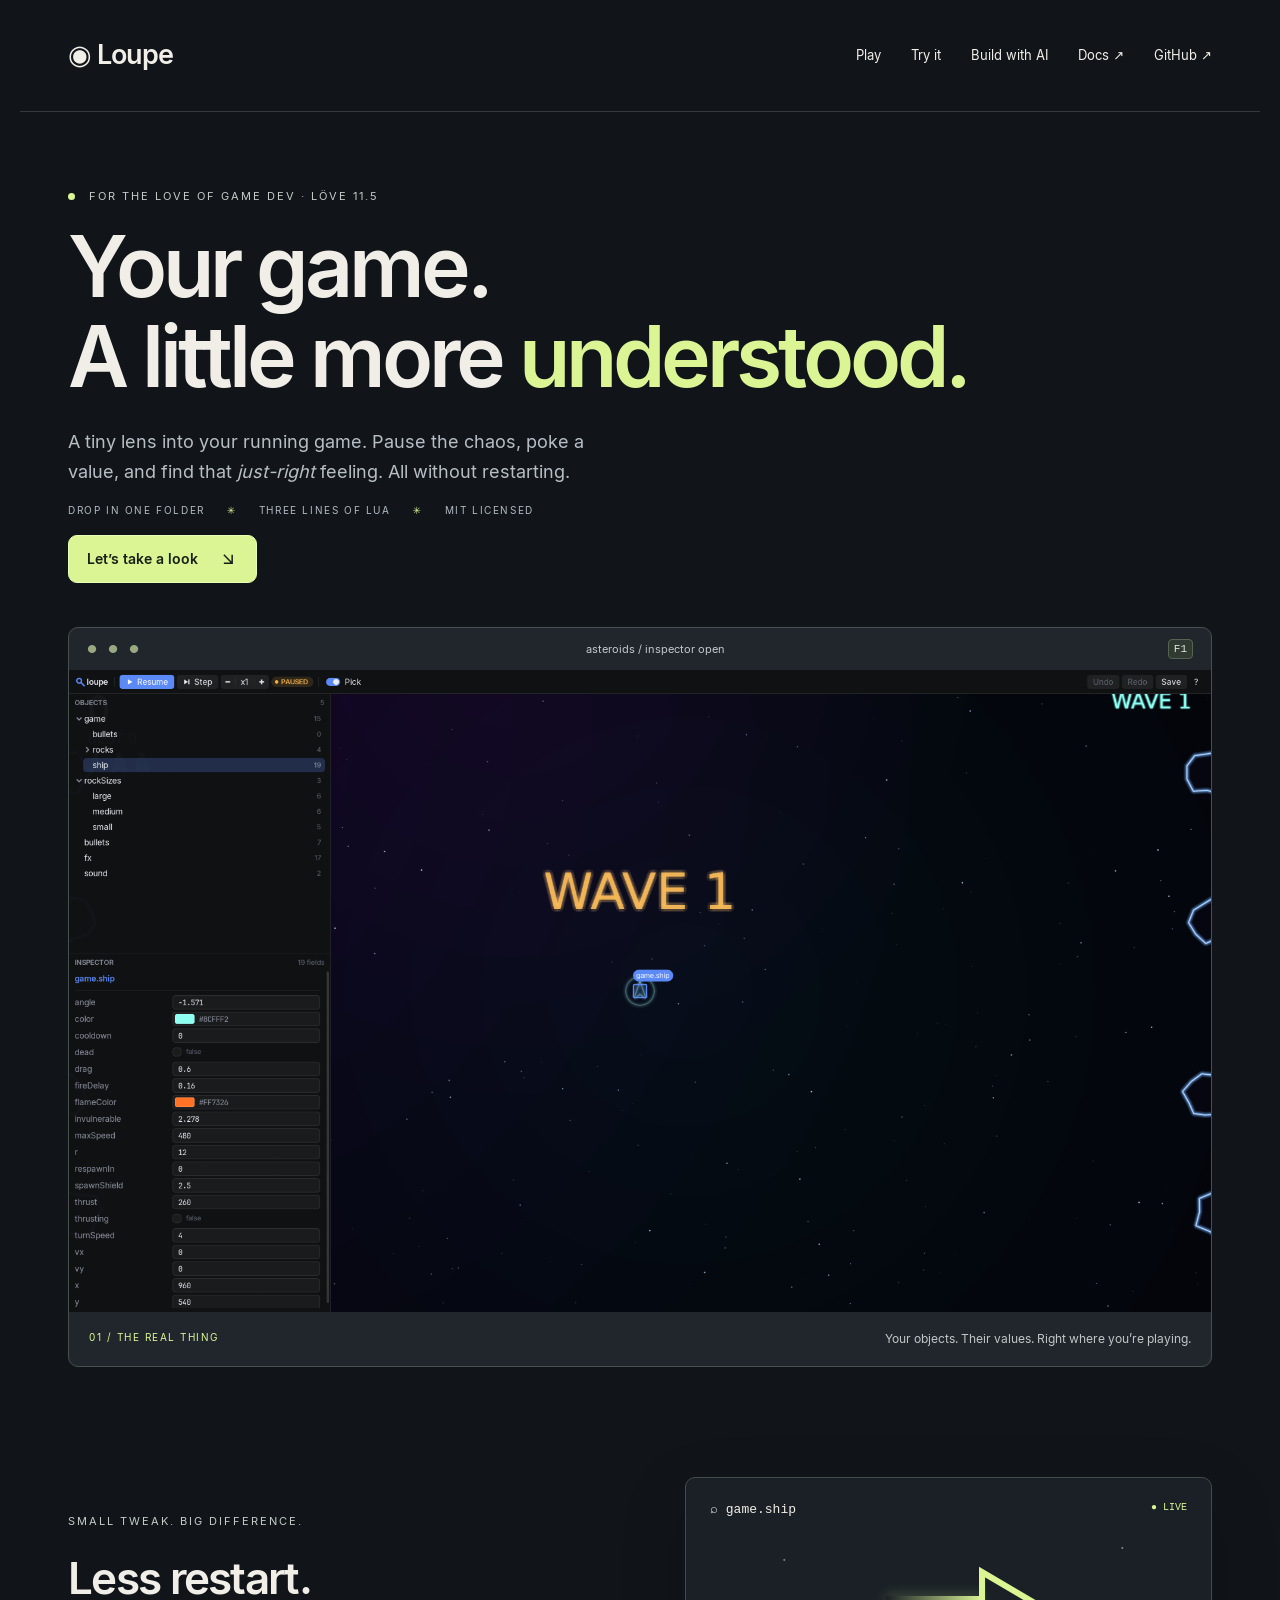
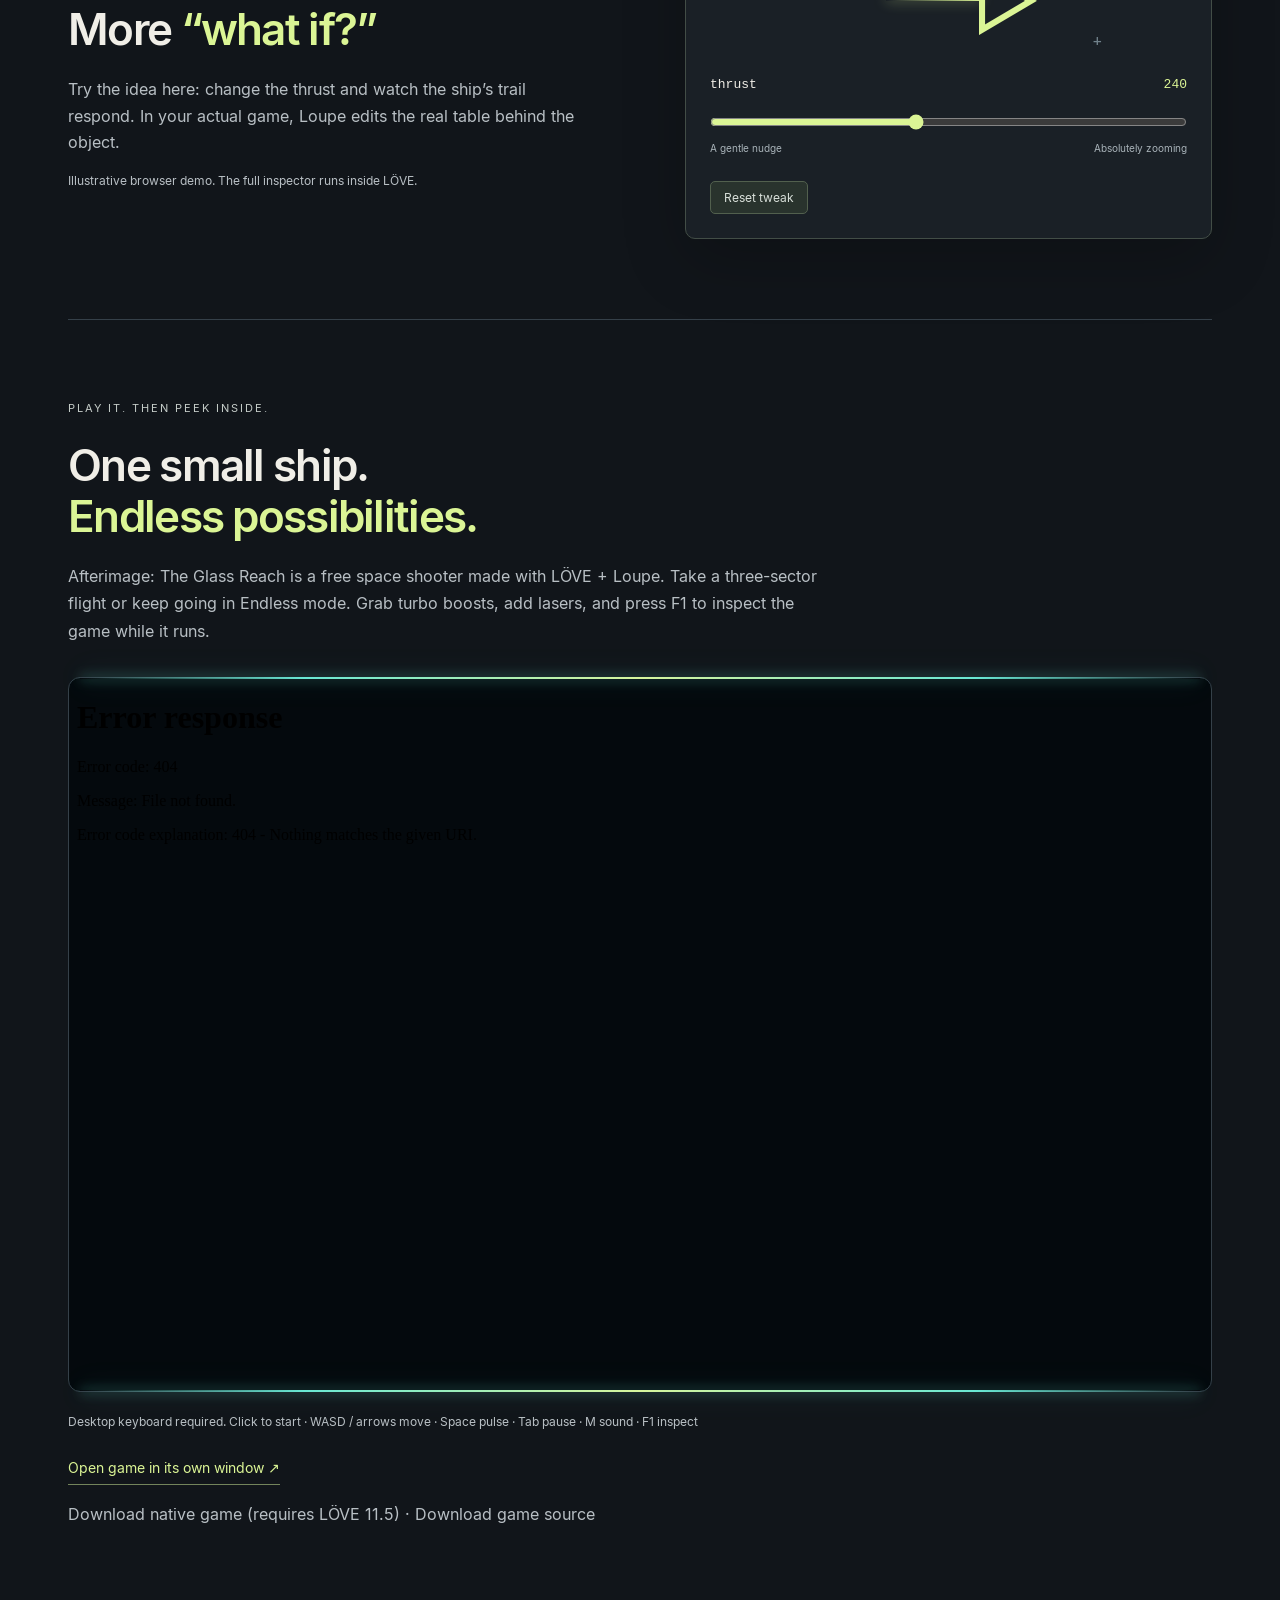
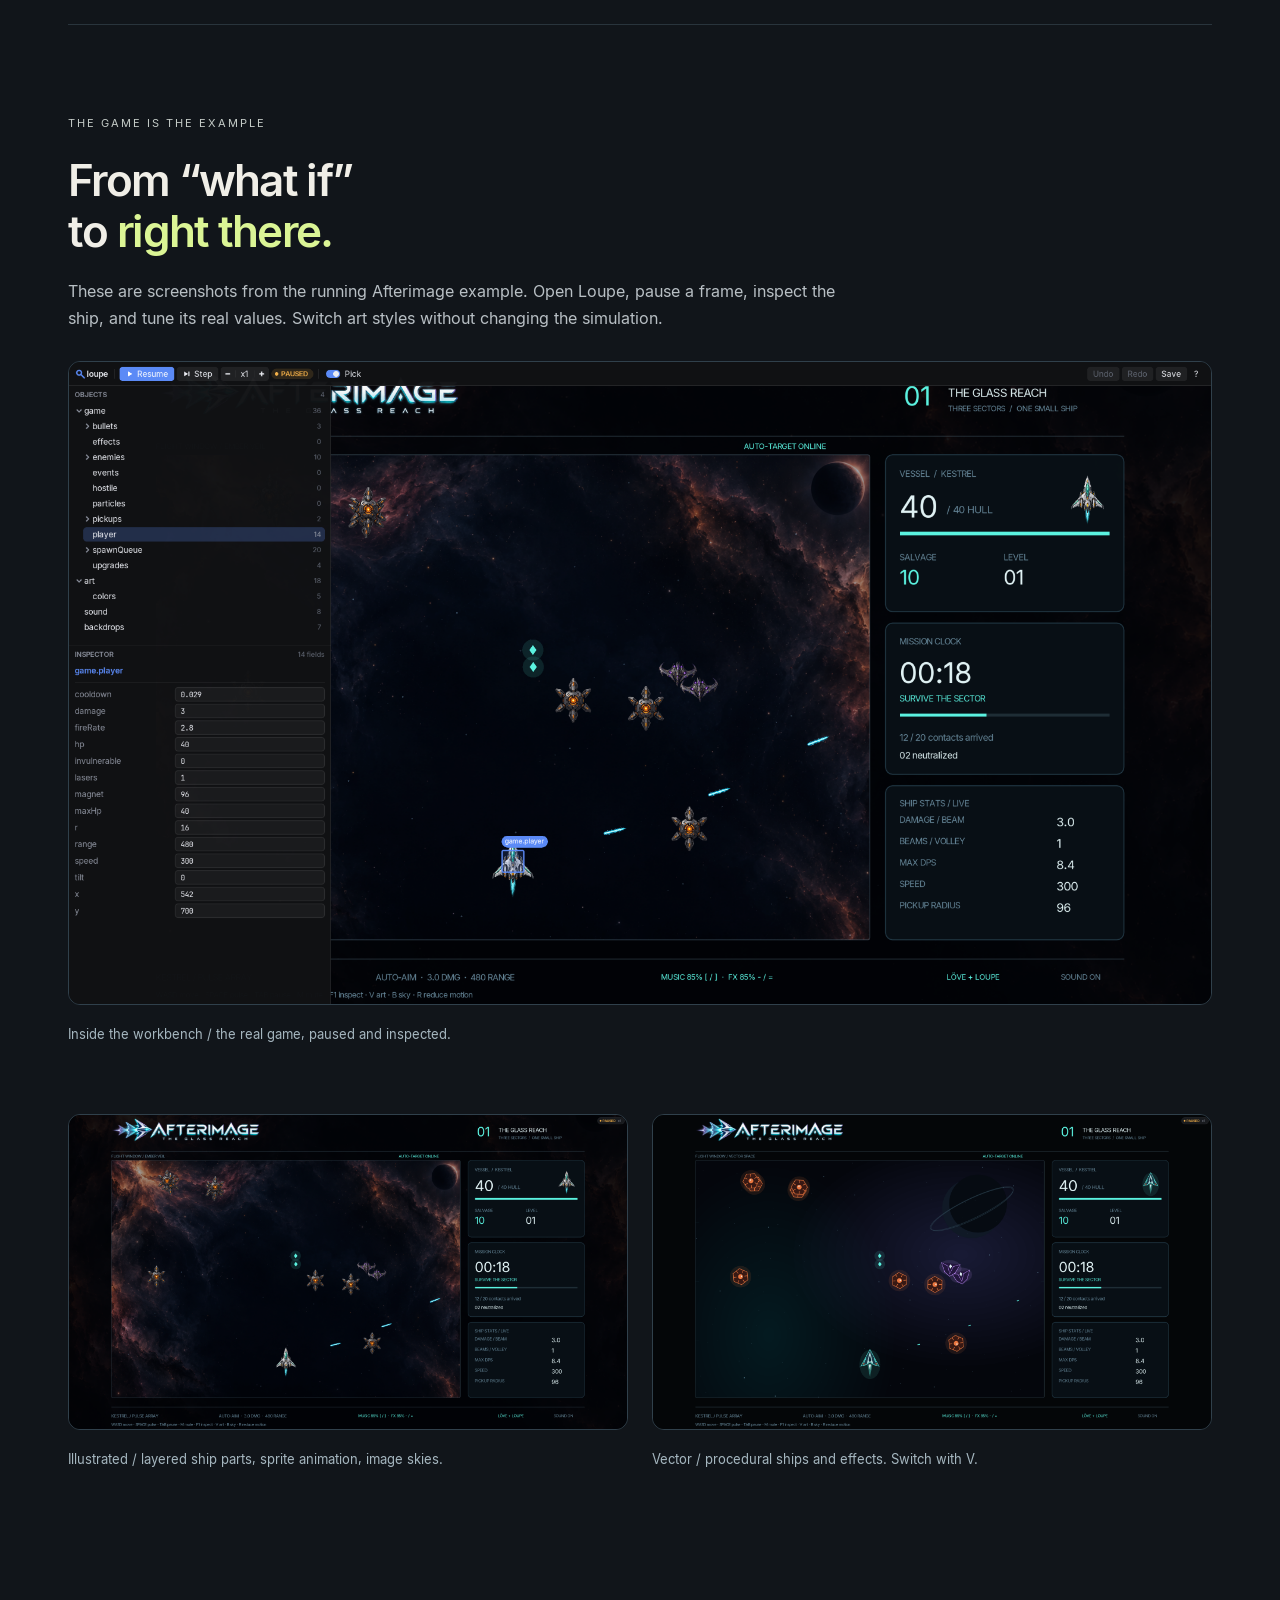
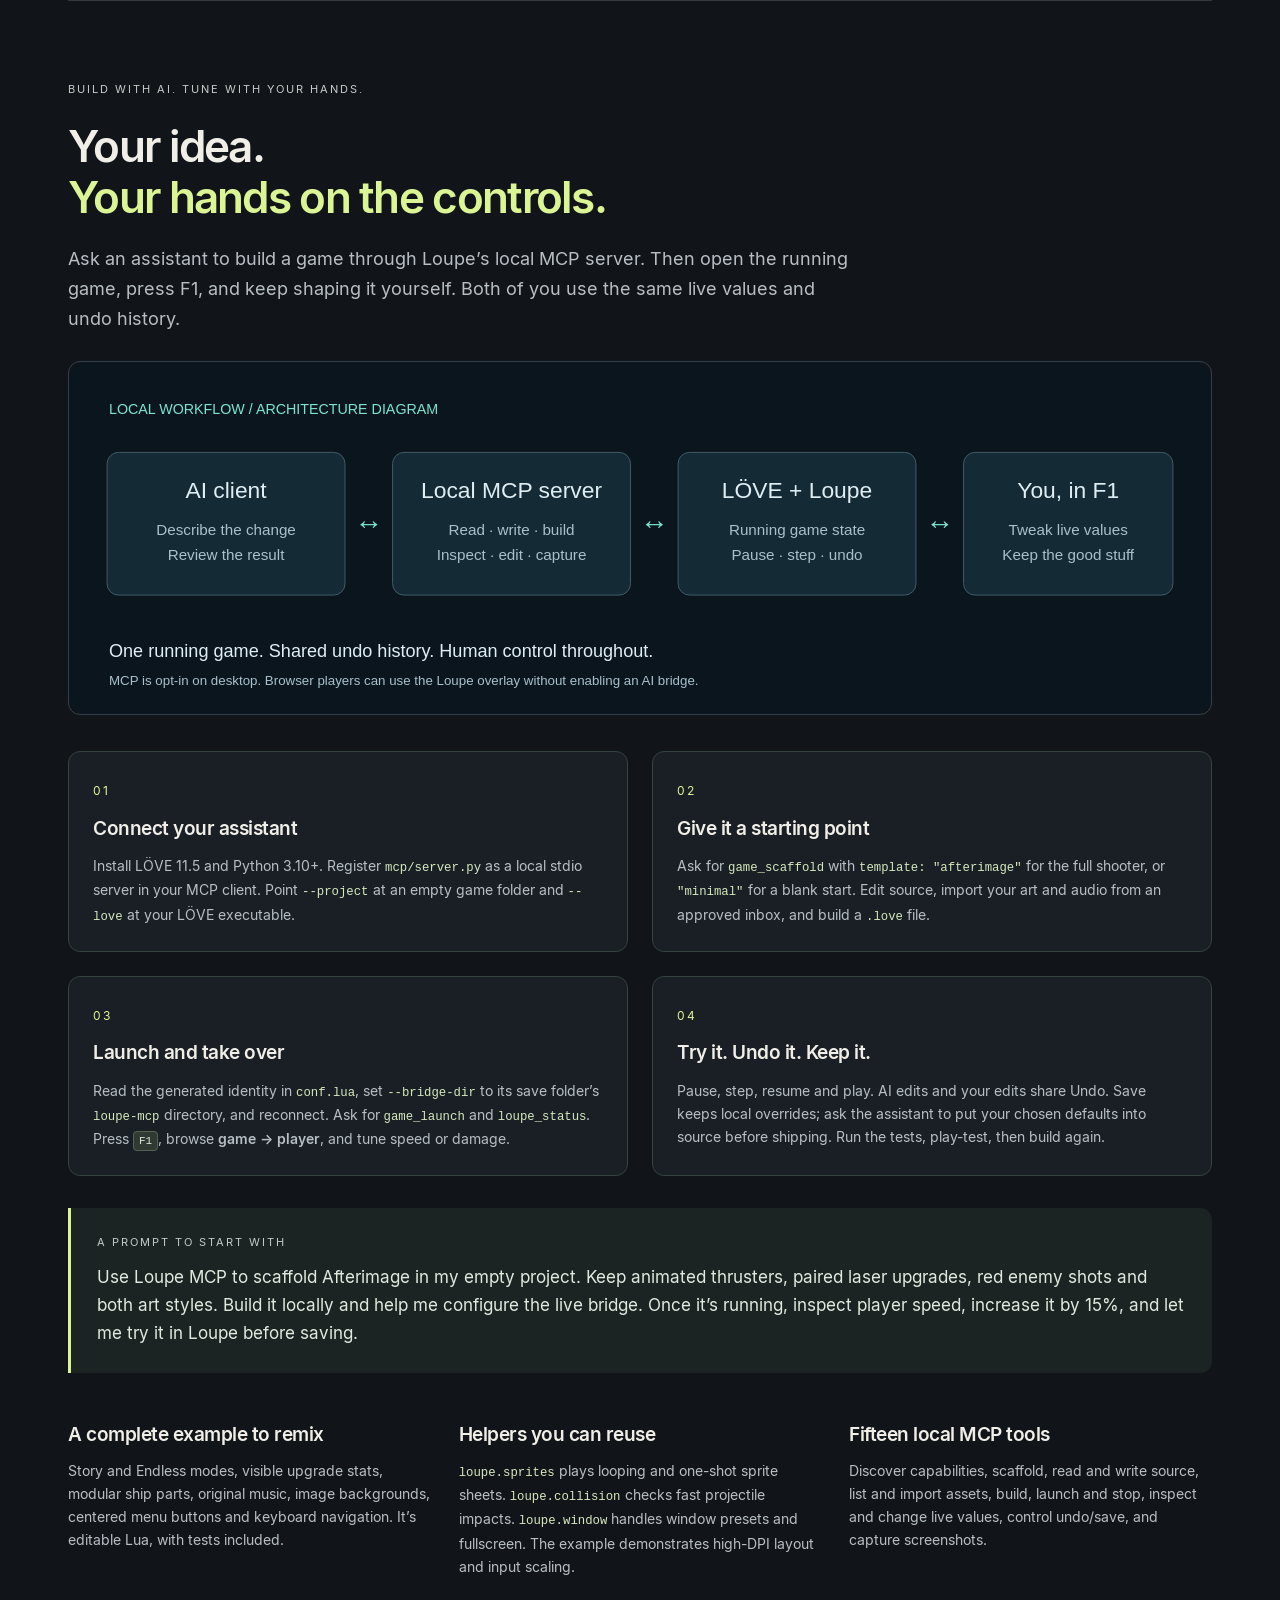
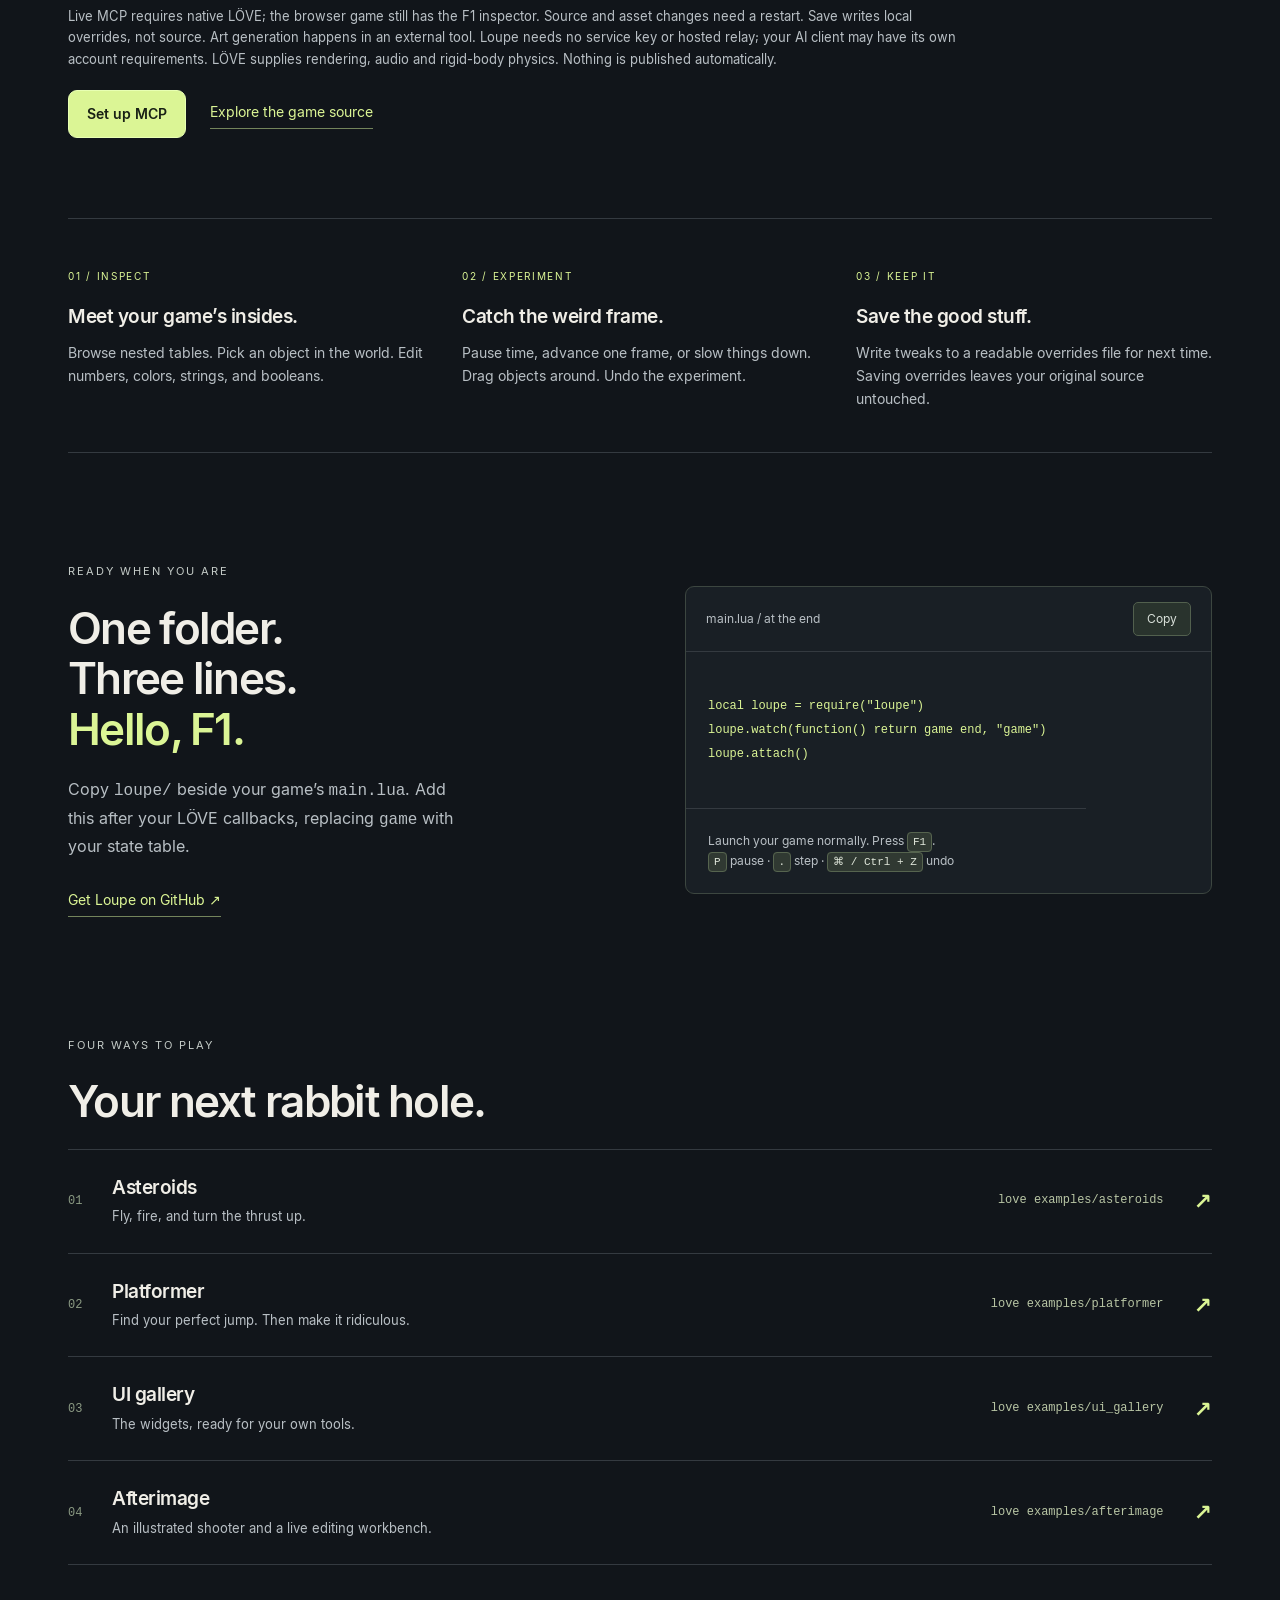
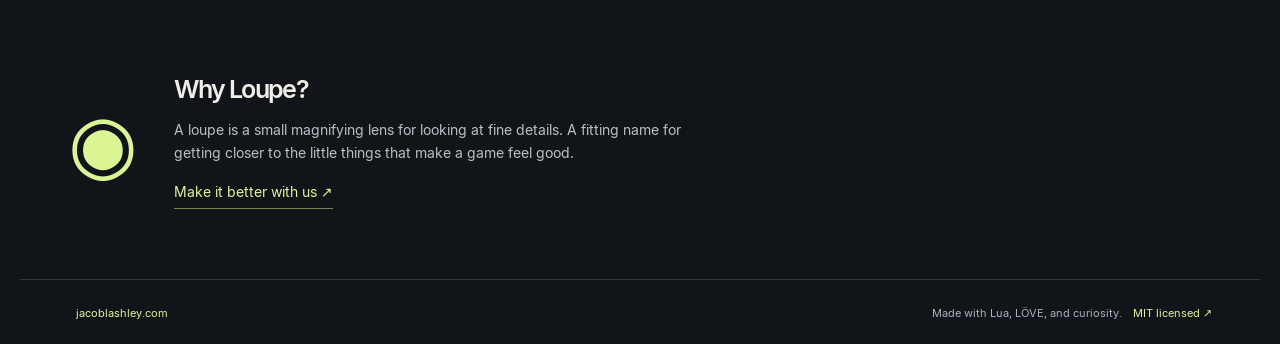
==== site/index.html @ 82b1c740 "Initial open-source release of Loupe and Afterimage" ====
<!doctype html>
<html lang="en">
<head>
<meta charset="utf-8"><meta name="viewport" content="width=device-width,initial-scale=1">
<meta name="description" content="Loupe is a drop-in live inspector for LÖVE games. Pause time, inspect objects, and tweak your game while it runs.">
<meta name="theme-color" content="#11151a"><title>Loupe — Tiny lens. Big aha.</title>
<link rel="stylesheet" href="style.css?v=ab83645ac8df">
</head>
<body>
<a class="skip" href="#main">Skip to content</a>
<header><a class="brand" href="#">◉ Loupe</a><nav aria-label="Main"><a href="#play">Play</a><a href="#try">Try it</a><a href="#mcp">Build with AI</a><a href="https://github.com/ChaosDeSelva/loupe/blob/main/docs/api.md">Docs ↗</a><a href="https://github.com/ChaosDeSelva/loupe">GitHub ↗</a></nav></header>
<main id="main">
<section class="hero"><div class="hero-heading"><div class="eyebrow"><span class="dot"></span> FOR THE LOVE OF GAME DEV · LÖVE 11.5</div><h1>Your game.<br>A little more <em>understood.</em></h1></div><div class="intro"><p>A tiny lens into your running game. Pause the chaos, poke a value, and find that <i>just-right</i> feeling. All without restarting.</p><div class="meta">DROP IN ONE FOLDER <span>✳</span> THREE LINES OF LUA <span>✳</span> MIT LICENSED</div><a class="button" href="#start">Let’s take a look <svg viewBox="0 0 24 24" width="20" height="20" fill="none" stroke="currentColor" stroke-width="1.8" aria-hidden="true"><path d="M7 7l10 10M7 17h10V7"/></svg></a></div></section>
<figure class="game"><div class="windowbar"><span>● ● ●</span><span>asteroids / inspector open</span><kbd>F1</kbd></div><a class="image-preview" href="assets/asteroids.png?v=6ba5ced7b24e" aria-label="View full-size image"><img src="assets/asteroids.png?v=6ba5ced7b24e" alt="The real Loupe overlay inspecting a ship in the included Asteroids demo, with a time toolbar and object properties." width="3840" height="2160"></a><figcaption><span>01 / THE REAL THING</span> Your objects. Their values. Right where you’re playing.</figcaption></figure>
<section class="inspect" id="try"><div><div class="eyebrow">SMALL TWEAK. BIG DIFFERENCE.</div><h2>Less restart.<br>More <em>“what if?”</em></h2><p>Try the idea here: change the thrust and watch the ship’s trail respond. In your actual game, Loupe edits the real table behind the object.</p><p class="small">Illustrative browser demo. The full inspector runs inside LÖVE.</p></div><div class="demo"><div class="demohead"><span>⌕ game.ship</span><span class="live">● LIVE</span></div><div class="ship-scene" aria-hidden="true"><div class="trail" id="trail"></div><div class="ship">△</div><span class="star s1">·</span><span class="star s2">+</span><span class="star s3">·</span></div><label for="thrust">thrust <output id="value" for="thrust">240</output></label><input id="thrust" type="range" min="60" max="480" value="240" step="10"><div class="range-labels"><span>A gentle nudge</span><span>Absolutely zooming</span></div><button id="reset" type="button">Reset tweak</button></div></section>
<section id="play" class="playable"><div class="eyebrow">PLAY IT. THEN PEEK INSIDE.</div><h2>One small ship.<br><em>Endless possibilities.</em></h2><p>Afterimage: The Glass Reach is a free space shooter made with LÖVE + Loupe. Take a three-sector flight or keep going in Endless mode. Grab turbo boosts, add lasers, and press F1 to inspect the game while it runs.</p><div class="game-beacon"><iframe src="play/index.html?v=807546a535d1" title="Play Afterimage: The Glass Reach" loading="lazy" allow="autoplay; fullscreen" allowfullscreen></iframe></div><p class="small">Desktop keyboard required. Click to start · WASD / arrows move · Space pulse · Tab pause · M sound · F1 inspect</p><a class="text-link" href="play/index.html" target="_blank" rel="noopener">Open game in its own window ↗</a><p><a href="downloads/Afterimage.love">Download native game (requires LÖVE 11.5)</a> · <a href="downloads/afterimage-source.zip">Download game source</a></p></section>
<section class="showcase" id="workbench"><div class="eyebrow">THE GAME IS THE EXAMPLE</div><h2>From “what if”<br>to <em>right there.</em></h2><p>These are screenshots from the running Afterimage example. Open Loupe, pause a frame, inspect the ship, and tune its real values. Switch art styles without changing the simulation.</p><figure><a class="image-preview" href="assets/afterimage-editor.png?v=37e65453f78a" aria-label="View full-size image"><img loading="lazy" src="assets/afterimage-editor.png?v=37e65453f78a" alt="Actual Loupe overlay inspecting the Afterimage ship, with live speed, damage and beam properties."></a><figcaption>Inside the workbench / the real game, paused and inspected.</figcaption></figure><div class="art-pair"><figure><a class="image-preview" href="assets/afterimage-illustrated.png?v=522e89b8f75f" aria-label="View full-size image"><img loading="lazy" src="assets/afterimage-illustrated.png?v=522e89b8f75f" alt="Afterimage with generated spaceship art and an image background"></a><figcaption>Illustrated / layered ship parts, sprite animation, image skies.</figcaption></figure><figure><a class="image-preview" href="assets/afterimage-vector.png?v=c28f60c05a87" aria-label="View full-size image"><img loading="lazy" src="assets/afterimage-vector.png?v=c28f60c05a87" alt="Afterimage with vector art enabled"></a><figcaption>Vector / procedural ships and effects. Switch with V.</figcaption></figure></div></section>
<section class="authoring" id="mcp" aria-labelledby="mcp-title">
<div class="eyebrow">BUILD WITH AI. TUNE WITH YOUR HANDS.</div>
<h2 id="mcp-title">Your idea.<br><em>Your hands on the controls.</em></h2>
<p class="authoring-lead">Ask an assistant to build a game through Loupe’s local MCP server. Then open the running game, press F1, and keep shaping it yourself. Both of you use the same live values and undo history.</p>
<a class="image-preview" href="assets/mcp-workflow.svg" aria-label="View the MCP workflow full size"><img class="workflow" src="assets/mcp-workflow.svg" width="1200" height="370" loading="lazy" alt="An AI client edits and builds source through local MCP; you inspect and tweak the same running LÖVE game in Loupe."></a>
<ol class="authoring-steps">
<li><span class="step-number" aria-hidden="true">01</span><h3>Connect your assistant</h3><p>Install LÖVE 11.5 and Python 3.10+. Register <code>mcp/server.py</code> as a local stdio server in your MCP client. Point <code>--project</code> at an empty game folder and <code>--love</code> at your LÖVE executable.</p></li>
<li><span class="step-number" aria-hidden="true">02</span><h3>Give it a starting point</h3><p>Ask for <code>game_scaffold</code> with <code>template: "afterimage"</code> for the full shooter, or <code>"minimal"</code> for a blank start. Edit source, import your art and audio from an approved inbox, and build a <code>.love</code> file.</p></li>
<li><span class="step-number" aria-hidden="true">03</span><h3>Launch and take over</h3><p>Read the generated identity in <code>conf.lua</code>, set <code>--bridge-dir</code> to its save folder’s <code>loupe-mcp</code> directory, and reconnect. Ask for <code>game_launch</code> and <code>loupe_status</code>. Press <kbd>F1</kbd>, browse <strong>game → player</strong>, and tune speed or damage.</p></li>
<li><span class="step-number" aria-hidden="true">04</span><h3>Try it. Undo it. Keep it.</h3><p>Pause, step, resume and play. AI edits and your edits share Undo. Save keeps local overrides; ask the assistant to put your chosen defaults into source before shipping. Run the tests, play-test, then build again.</p></li>
</ol>
<div class="authoring-prompt"><div class="eyebrow">A PROMPT TO START WITH</div><blockquote>Use Loupe MCP to scaffold Afterimage in my empty project. Keep animated thrusters, paired laser upgrades, red enemy shots and both art styles. Build it locally and help me configure the live bridge. Once it’s running, inspect player speed, increase it by 15%, and let me try it in Loupe before saving.</blockquote></div>
<div class="authoring-features">
<article><h3>A complete example to remix</h3><p>Story and Endless modes, visible upgrade stats, modular ship parts, original music, image backgrounds, centered menu buttons and keyboard navigation. It’s editable Lua, with tests included.</p></article>
<article><h3>Helpers you can reuse</h3><p><code>loupe.sprites</code> plays looping and one-shot sprite sheets. <code>loupe.collision</code> checks fast projectile impacts. <code>loupe.window</code> handles window presets and fullscreen. The example demonstrates high-DPI layout and input scaling.</p></article>
<article><h3>Fifteen local MCP tools</h3><p>Discover capabilities, scaffold, read and write source, list and import assets, build, launch and stop, inspect and change live values, control undo/save, and capture screenshots.</p></article>
</div>
<p class="authoring-note">Live MCP requires native LÖVE; the browser game still has the F1 inspector. Source and asset changes need a restart. Save writes local overrides, not source. Art generation happens in an external tool. Loupe needs no service key or hosted relay; your AI client may have its own account requirements. LÖVE supplies rendering, audio and rigid-body physics. Nothing is published automatically.</p>
<div class="authoring-links"><a class="button" href="https://github.com/ChaosDeSelva/loupe/blob/main/docs/mcp.md">Set up MCP</a><a class="text-link" href="https://github.com/ChaosDeSelva/loupe/tree/main/examples/afterimage">Explore the game source</a></div>
</section>
<section class="features"><article><span>01 / INSPECT</span><h3>Meet your game’s insides.</h3><p>Browse nested tables. Pick an object in the world. Edit numbers, colors, strings, and booleans.</p></article><article><span>02 / EXPERIMENT</span><h3>Catch the weird frame.</h3><p>Pause time, advance one frame, or slow things down. Drag objects around. Undo the experiment.</p></article><article><span>03 / KEEP IT</span><h3>Save the good stuff.</h3><p>Write tweaks to a readable overrides file for next time. Saving overrides leaves your original source untouched.</p></article></section>
<section class="start" id="start"><div><div class="eyebrow">READY WHEN YOU ARE</div><h2>One folder.<br>Three lines.<br><em>Hello, F1.</em></h2><p>Copy <code>loupe/</code> beside your game’s <code>main.lua</code>. Add this after your LÖVE callbacks, replacing <code>game</code> with your state table.</p><a class="text-link" href="https://github.com/ChaosDeSelva/loupe">Get Loupe on GitHub ↗</a></div><div class="codebox"><div class="codehead"><span>main.lua / at the end</span><button id="copy" type="button">Copy</button></div><pre><code id="snippet">local loupe = require("loupe")
loupe.watch(function() return game end, "game")
loupe.attach()</code></pre><p>Launch your game normally. Press <kbd>F1</kbd>.<br><kbd>P</kbd> pause · <kbd>.</kbd> step · <kbd>⌘ / Ctrl + Z</kbd> undo</p><span id="copy-status" role="status" aria-live="polite"></span></div></section>
<section class="examples"><div class="eyebrow">FOUR WAYS TO PLAY</div><h2>Your next rabbit hole.</h2><a href="https://github.com/ChaosDeSelva/loupe/tree/main/examples/asteroids"><span>01</span><div><h3>Asteroids</h3><p>Fly, fire, and turn the thrust up.</p></div><code>love examples/asteroids</code><b>↗</b></a><a href="https://github.com/ChaosDeSelva/loupe/tree/main/examples/platformer"><span>02</span><div><h3>Platformer</h3><p>Find your perfect jump. Then make it ridiculous.</p></div><code>love examples/platformer</code><b>↗</b></a><a href="https://github.com/ChaosDeSelva/loupe/tree/main/examples/ui_gallery"><span>03</span><div><h3>UI gallery</h3><p>The widgets, ready for your own tools.</p></div><code>love examples/ui_gallery</code><b>↗</b></a><a href="https://github.com/ChaosDeSelva/loupe/tree/main/examples/afterimage"><span>04</span><div><h3>Afterimage</h3><p>An illustrated shooter and a live editing workbench.</p></div><code>love examples/afterimage</code><b>↗</b></a></section><section class="name"><span class="lens" aria-hidden="true">◉</span><div><h2>Why Loupe?</h2><p>A loupe is a small magnifying lens for looking at fine details. A fitting name for getting closer to the little things that make a game feel good.</p><a class="text-link" href="https://github.com/ChaosDeSelva/loupe/blob/main/CONTRIBUTING.md">Make it better with us ↗</a></div></section>
</main>
<dialog id="image-viewer" aria-label="Full-size image viewer">
  <div class="viewer-toolbar">
    <span id="viewer-count" aria-live="polite"></span>
    <button type="button" id="viewer-prev" aria-label="Previous image">←</button>
    <button type="button" id="viewer-next" aria-label="Next image">→</button>
    <button type="button" id="viewer-zoom" aria-pressed="false">Actual pixels</button>
    <a id="viewer-original" target="_blank" rel="noopener">Original ↗</a>
    <button type="button" id="viewer-close" aria-label="Close image viewer">Close ×</button>
  </div>
  <div class="viewer-stage"><img id="viewer-image" alt=""></div>
  <p id="viewer-caption"></p>
</dialog><footer><a href="https://jacoblashley.com/">jacoblashley.com</a><span>Made with Lua, LÖVE, and curiosity. <a href="https://github.com/ChaosDeSelva/loupe/blob/main/LICENSE">MIT licensed ↗</a></span></footer><script src="script.js?v=06e4ec92f577"></script>
</body></html>
---- site/style.css ----
@font-face{font-family:Inter;src:url('assets/Inter-Regular.ttf')}@font-face{font-family:Inter;src:url('assets/Inter-SemiBold.ttf');font-weight:600}*{box-sizing:border-box}html{scroll-behavior:smooth;scroll-padding-top:30px}body{margin:0;background:#11151a;color:#f0eee7;font:16px/1.65 Inter,system-ui,sans-serif}a{color:inherit;text-decoration:none}button,input{font:inherit}button,a,input{touch-action:manipulation}a:focus-visible,button:focus-visible,input:focus-visible{outline:3px solid #dbf595;outline-offset:6px}header,main,footer{max-width:1240px;margin:auto;padding:0 48px}header{height:112px;display:flex;justify-content:space-between;align-items:center;border-bottom:1px solid #343a40}.brand{font-size:27px;font-weight:600;letter-spacing:-1px}.brand span{font-size:12px;font-weight:400;color:#a6acae;letter-spacing:0;margin-left:12px}nav{display:flex;gap:30px;font-size:13px}.hero{padding:76px 0 44px}.eyebrow{font:11px/1.6 Inter,sans-serif;letter-spacing:2px;color:#c5ccc8}.dot{display:inline-block;background:#dbf595;width:7px;height:7px;border-radius:100%;margin-right:9px}h1{font-size:clamp(48px,6.6vw,84px);line-height:1.08;letter-spacing:-4px;margin:28px 0 32px;font-weight:600}em{color:#dbf595;font-style:normal}.intro{display:flex;flex-direction:column;align-items:flex-start;gap:24px}.intro p{font-size:18px;color:#b8bfc4;max-width:560px;margin:0}.button{display:inline-flex;align-items:center;justify-content:center;gap:20px;min-height:48px;background:#dbf595;color:#182015;padding:12px 18px;border:1px solid #e8ffb3;border-radius:9px;white-space:nowrap;font-weight:600;font-size:14px;line-height:1.4}.button svg{flex:none}.button:hover{background:#ecffc2}.button:active{background:#cce683}.meta{display:flex;gap:22px;font-size:10px;letter-spacing:1.6px;margin-top:42px;color:#b0b8bf}.meta span{color:#dbf595}.game{margin:0;border:1px solid #46504c;border-radius:10px;overflow:hidden;background:#20262c}.windowbar{height:42px;display:flex;align-items:center;justify-content:space-between;padding:0 18px;font-size:11px;color:#c2c9cc}.windowbar>span:first-child{color:#99a881;letter-spacing:4px}.game img{width:100%;height:auto;display:block}.game figcaption{display:flex;justify-content:space-between;padding:17px 20px;font-size:12px;color:#c0c5c6}.game figcaption span{font-size:10px;letter-spacing:1.5px;color:#dbf595}.inspect,.start{display:grid;grid-template-columns:1fr 1fr;gap:90px;padding:110px 0 80px;align-items:center}h2{font-size:44px;line-height:1.15;letter-spacing:-1.7px;margin:22px 0}p{color:#b8bfc4}.small{font-size:12px}.demo{border:1px solid #424d46;border-radius:10px;background:#1a2026;padding:24px;box-shadow:0 22px 65px #0003}.demohead{display:flex;justify-content:space-between;font:13px monospace}.live{color:#dbf595;font-size:10px}.ship-scene{height:160px;position:relative;overflow:hidden}.ship{position:absolute;left:54%;top:22px;font-size:75px;color:#dbf595;transform:rotate(90deg)}.trail{position:absolute;right:43%;top:79px;width:90px;height:5px;background:linear-gradient(90deg,transparent,#dbf595);box-shadow:0 0 13px #dbf59566;transition:width .15s}.star{position:absolute;color:#71828b}.s1{top:30px;left:15%}.s2{top:110px;left:80%}.s3{top:18px;left:86%}label{display:flex;justify-content:space-between;font:13px monospace}output{color:#dbf595}input[type=range]{width:100%;accent-color:#dbf595;margin:22px 0 10px}.range-labels{display:flex;justify-content:space-between;color:#a8b2b8;font-size:10px}button{color:#d8dfd9;background:#29332d;border:1px solid #52604e;border-radius:5px;padding:6px 13px;font-size:12px;cursor:pointer}.demo button{margin-top:24px}.features{display:grid;grid-template-columns:repeat(3,1fr);gap:38px;border-top:1px solid #343a40;border-bottom:1px solid #343a40;padding:42px 0}.features article>span{font-size:10px;letter-spacing:1.7px;color:#dbf595}h3{font-size:19px;font-weight:600;letter-spacing:-.5px;margin:14px 0 8px}.features p{font-size:14px;margin:0}.start p{max-width:400px}.text-link{display:inline-block;color:#dbf595;border-bottom:1px solid #73845b;padding-bottom:5px;font-size:14px;margin-top:12px}.codebox{min-width:0;border:1px solid #3c4640;border-radius:9px;overflow:hidden;background:#191f25}.codehead{display:flex;justify-content:space-between;align-items:center;padding:15px 20px;border-bottom:1px solid #343a40;font-size:12px;color:#b8bfc4}pre{overflow:auto;padding:30px 22px;color:#dbf595;font-size:12px;line-height:2}.codebox p{border-top:1px solid #343a40;padding:22px;font-size:12px;margin:0}kbd{font:11px monospace;background:#303932;border:1px solid #56644f;border-radius:4px;padding:3px 5px;color:#e0e7db}#copy-status{display:block;padding:0 22px;font-size:12px;color:#dbf595}.examples{padding:40px 0 75px}.examples>a{display:flex;align-items:center;gap:30px;border-top:1px solid #343a40;padding:22px 0}.examples>a:last-child{border-bottom:1px solid #343a40}.examples>a>span{font:12px monospace;color:#8b9a83}.examples h3{margin:0}.examples p{font-size:13px;margin:3px 0}.examples code{margin-left:auto;color:#b8c5a4;font-size:12px}.examples b{font-size:22px;color:#dbf595}.examples a:hover h3{color:#dbf595}.name{display:flex;align-items:center;gap:36px;padding:35px 0 70px}.lens{font-size:80px;color:#dbf595}.name h2{font-size:25px;margin:0}.name p{max-width:510px;font-size:14px;margin-bottom:0}.name .text-link{display:inline-block;margin-top:16px}footer{border-top:1px solid #343a40;padding-top:24px;padding-bottom:32px;display:flex;justify-content:space-between;font-size:11px;color:#a9b2b9}footer a{color:#dbf595;margin-left:8px}.skip{position:absolute;left:10px;top:-100px;background:#dbf595;color:#111;padding:10px;z-index:10}.skip:focus{top:10px}@media(max-width:800px){header,main,footer{padding-left:24px;padding-right:24px}header{height:85px}.brand span{display:none}nav{gap:18px}.hero{padding-top:48px}h1{letter-spacing:-2px}.intro{align-items:flex-start;flex-direction:column}.meta{flex-wrap:wrap;gap:10px;font-size:9px}.inspect,.start{grid-template-columns:1fr;gap:30px;padding:65px 0}.features{grid-template-columns:1fr;gap:30px}h2{font-size:36px}.game figcaption{display:block}.game figcaption span{display:block;margin-bottom:6px}.examples>a{gap:16px;flex-wrap:wrap}.examples code{order:4;flex-basis:100%;padding-left:33px;font-size:11px}.examples b{margin-left:auto}.name{flex-wrap:wrap;gap:20px}.name .lens{font-size:50px}.name div{flex:1;min-width:220px}footer{gap:16px;flex-direction:column}}@media(prefers-reduced-motion:reduce){html{scroll-behavior:auto}.trail{transition:none}}

.playable{padding:80px 0;border-top:1px solid #354049}.playable>p{max-width:760px;line-height:1.7}.playable iframe{display:block;width:100%;aspect-ratio:1.6;border:1px solid #354049;border-radius:12px;margin:32px 0 16px;background:#04090d}

.showcase{padding:90px 0;border-top:1px solid #29343c}.showcase p{max-width:800px;line-height:1.7}.showcase figure{margin:28px 0}.showcase img{width:100%;height:auto;border:1px solid #30404b;border-radius:12px}.showcase figcaption{font-size:13px;color:#a5b6bf;padding:12px 0}.art-pair{display:grid;grid-template-columns:1fr 1fr;gap:24px}.showcase .workflow{margin:20px 0}@media(max-width:700px){.art-pair{grid-template-columns:1fr}}

.image-preview{display:block;cursor:zoom-in;border-radius:10px}.image-preview:focus-visible{outline-offset:4px}
#image-viewer{position:fixed;inset:0;width:100vw;max-width:none;height:100dvh;max-height:none;margin:0;padding:0;border:0;background:#080c11f7;color:#f0eee7;overflow:hidden}
#image-viewer[open]{display:grid;grid-template-rows:auto minmax(0,1fr) auto}#image-viewer::backdrop{background:#080c11}
.viewer-toolbar{display:flex;align-items:center;gap:10px;padding:14px 20px;border-bottom:1px solid #343a40;background:#11151a}.viewer-toolbar button{min-height:40px}.viewer-toolbar a{font-size:13px;color:#dbf595;padding:10px}#viewer-count{margin-right:auto;font-size:13px;color:#b8bfc4}
.viewer-stage{display:flex;align-items:center;justify-content:center;overflow:auto;padding:20px;overscroll-behavior:contain}.viewer-stage img{display:block;width:auto;height:auto;max-width:100%;max-height:100%;object-fit:contain;cursor:zoom-in}
.viewer-stage.zoomed{display:block}.viewer-stage.zoomed img{max-width:none;max-height:none;width:var(--image-width);height:auto;margin:auto;cursor:zoom-out}
#viewer-caption{margin:0;padding:10px 20px 16px;text-align:center;font-size:13px;color:#b8bfc4}
body.viewing-image{overflow:hidden}@media(max-width:600px){.viewer-toolbar{gap:6px;padding:10px;flex-wrap:wrap}.viewer-toolbar button{padding:6px 10px}#viewer-count{flex-basis:100%}.viewer-stage{padding:8px}#viewer-caption{font-size:12px}}

.game-beacon{position:relative;margin:32px 0 20px;border-radius:12px;isolation:isolate}
.playable .game-beacon iframe{margin:0}
.game-beacon::before,.game-beacon::after{content:"";position:absolute;left:12px;right:12px;height:2px;z-index:1;pointer-events:none;background:linear-gradient(90deg,transparent,#69e8d4 20%,#d7f69d 50%,#69e8d4 80%,transparent);box-shadow:0 0 12px #69e8d4aa,0 0 28px #69e8d466}
.game-beacon::before{top:0}.game-beacon::after{bottom:0}

.game-beacon::before,.game-beacon::after{animation:frame-glow 3.6s ease-in-out infinite}
@keyframes frame-glow{0%,100%{opacity:.55}50%{opacity:1}}
@media(prefers-reduced-motion:reduce){.game-beacon::before,.game-beacon::after{animation:none;opacity:.8}}

.hero{display:grid;gap:24px}.hero-heading{display:grid;gap:16px}.hero h1{margin:0}.hero .intro{gap:16px}.intro .meta{margin:0}

.authoring{padding:80px 0;border-top:1px solid #343a40}.authoring-lead{max-width:780px;font-size:18px}.authoring .workflow{display:block;width:100%;height:auto;border:1px solid #30404b;border-radius:12px;margin:28px 0 36px}.authoring-steps{list-style:none;padding:0;margin:0;display:grid;grid-template-columns:1fr 1fr;gap:24px}.authoring-steps li{min-width:0;padding:24px;border:1px solid #35433e;border-radius:12px;background:#191f25}.step-number{color:#dbf595;font-size:12px;letter-spacing:2px}.authoring-steps h3{margin:10px 0}.authoring-steps p{margin:0;font-size:14px}.authoring code{font-size:.88em;color:#d7e8bd;overflow-wrap:anywhere}.authoring-prompt{margin:32px 0;padding:26px;border-left:3px solid #dbf595;background:#1b2423;border-radius:0 12px 12px 0}.authoring blockquote{margin:12px 0 0;font-size:17px;color:#e0e9de}.authoring-features{display:grid;grid-template-columns:repeat(3,minmax(0,1fr));gap:28px}.authoring-features p{font-size:14px;margin:0}.authoring-note{font-size:13px;max-width:900px;margin:28px 0 20px}.authoring-links{display:flex;gap:24px;align-items:center;flex-wrap:wrap}.authoring-links .text-link{margin:0}@media(max-width:800px){.authoring{padding:60px 0}.authoring-steps,.authoring-features{grid-template-columns:1fr}.authoring-steps{gap:16px}nav{gap:12px;font-size:12px}header{height:auto;min-height:85px;gap:16px;flex-wrap:wrap;padding-top:18px;padding-bottom:18px}nav{flex-wrap:wrap}.authoring-prompt{padding:20px}}
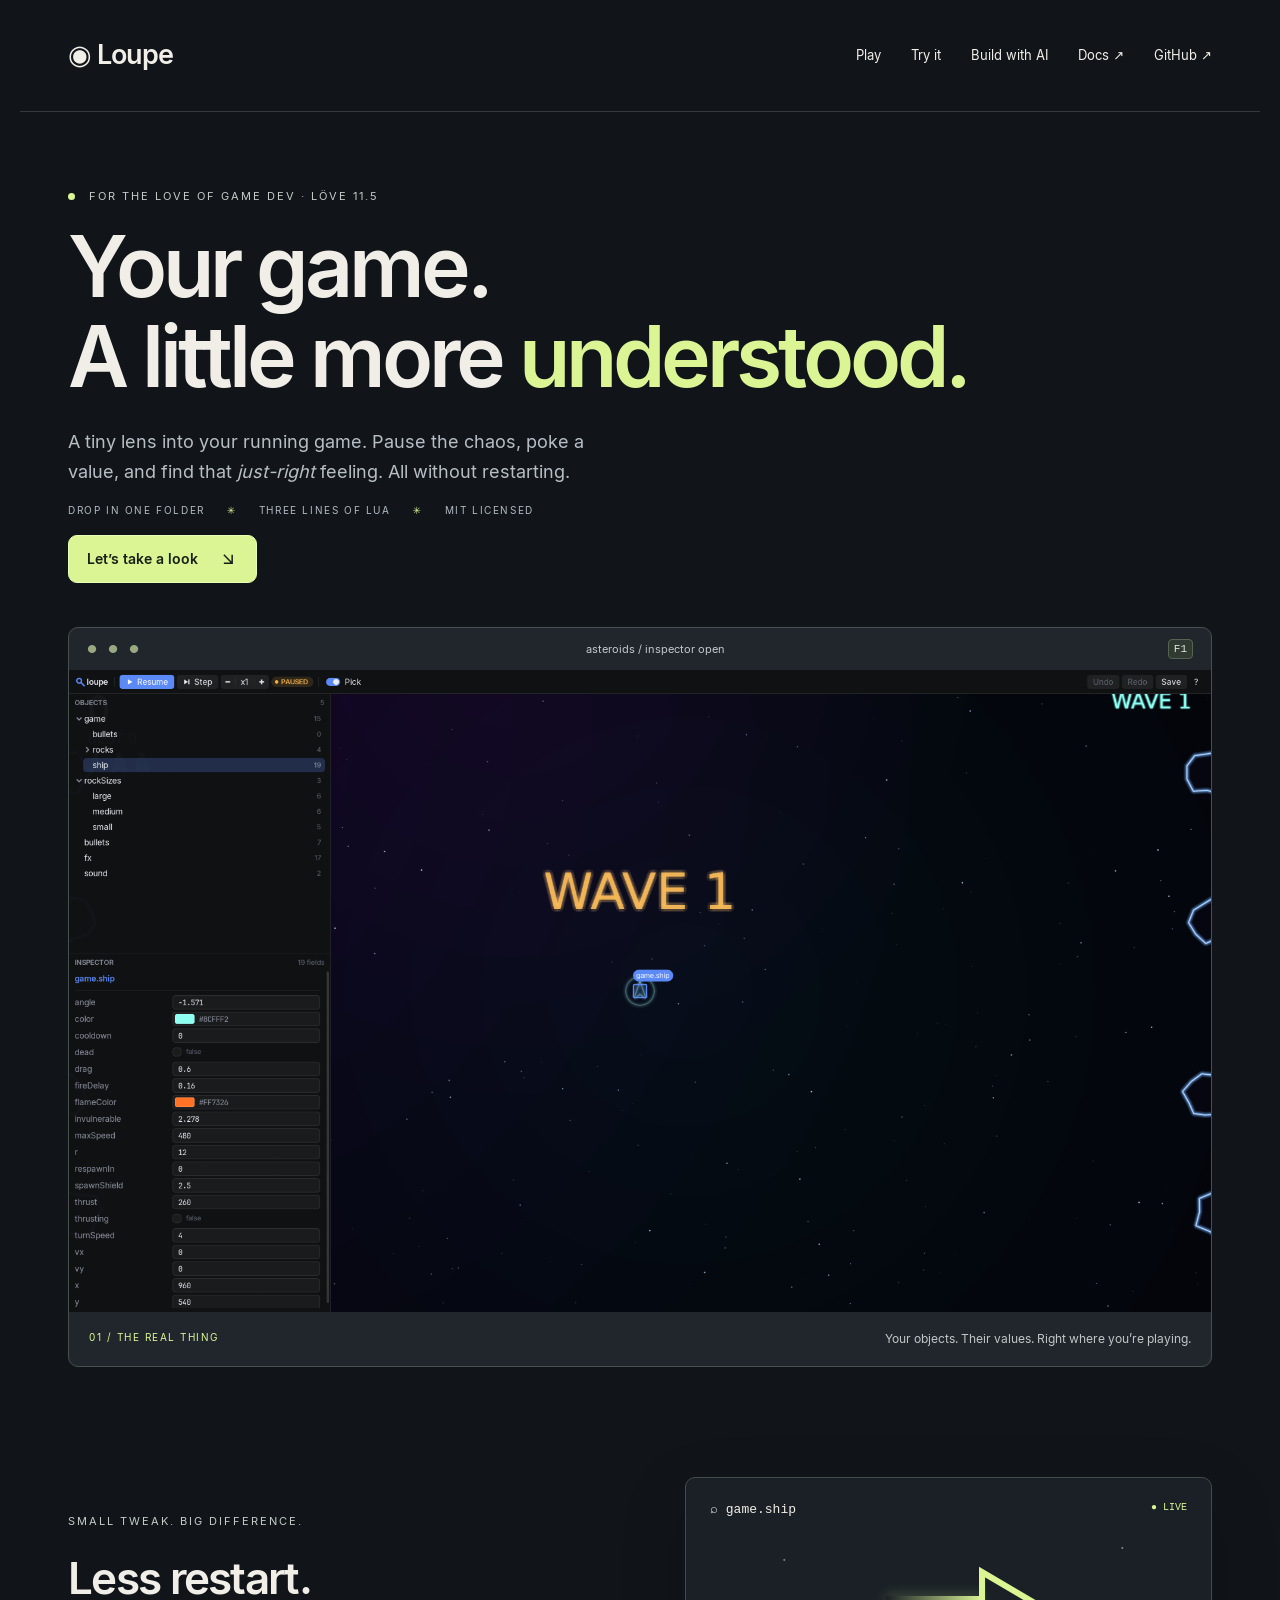
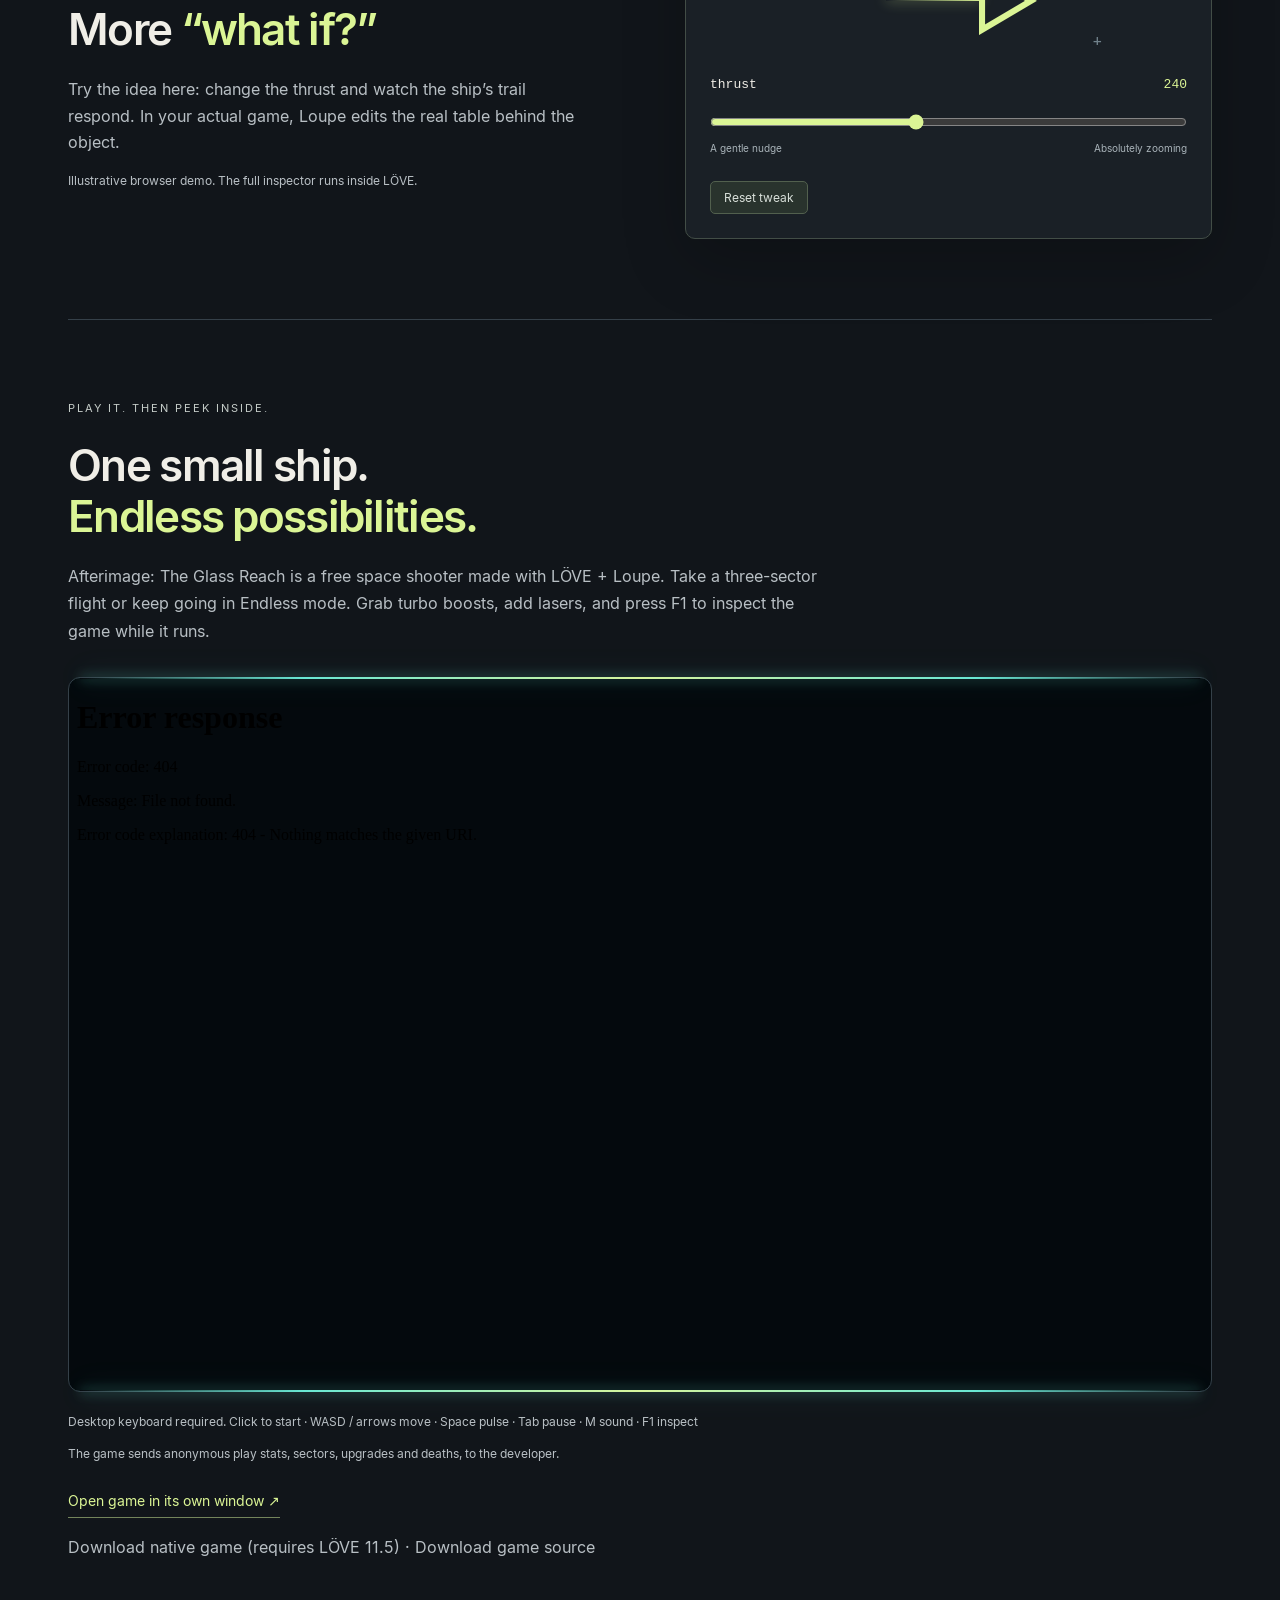
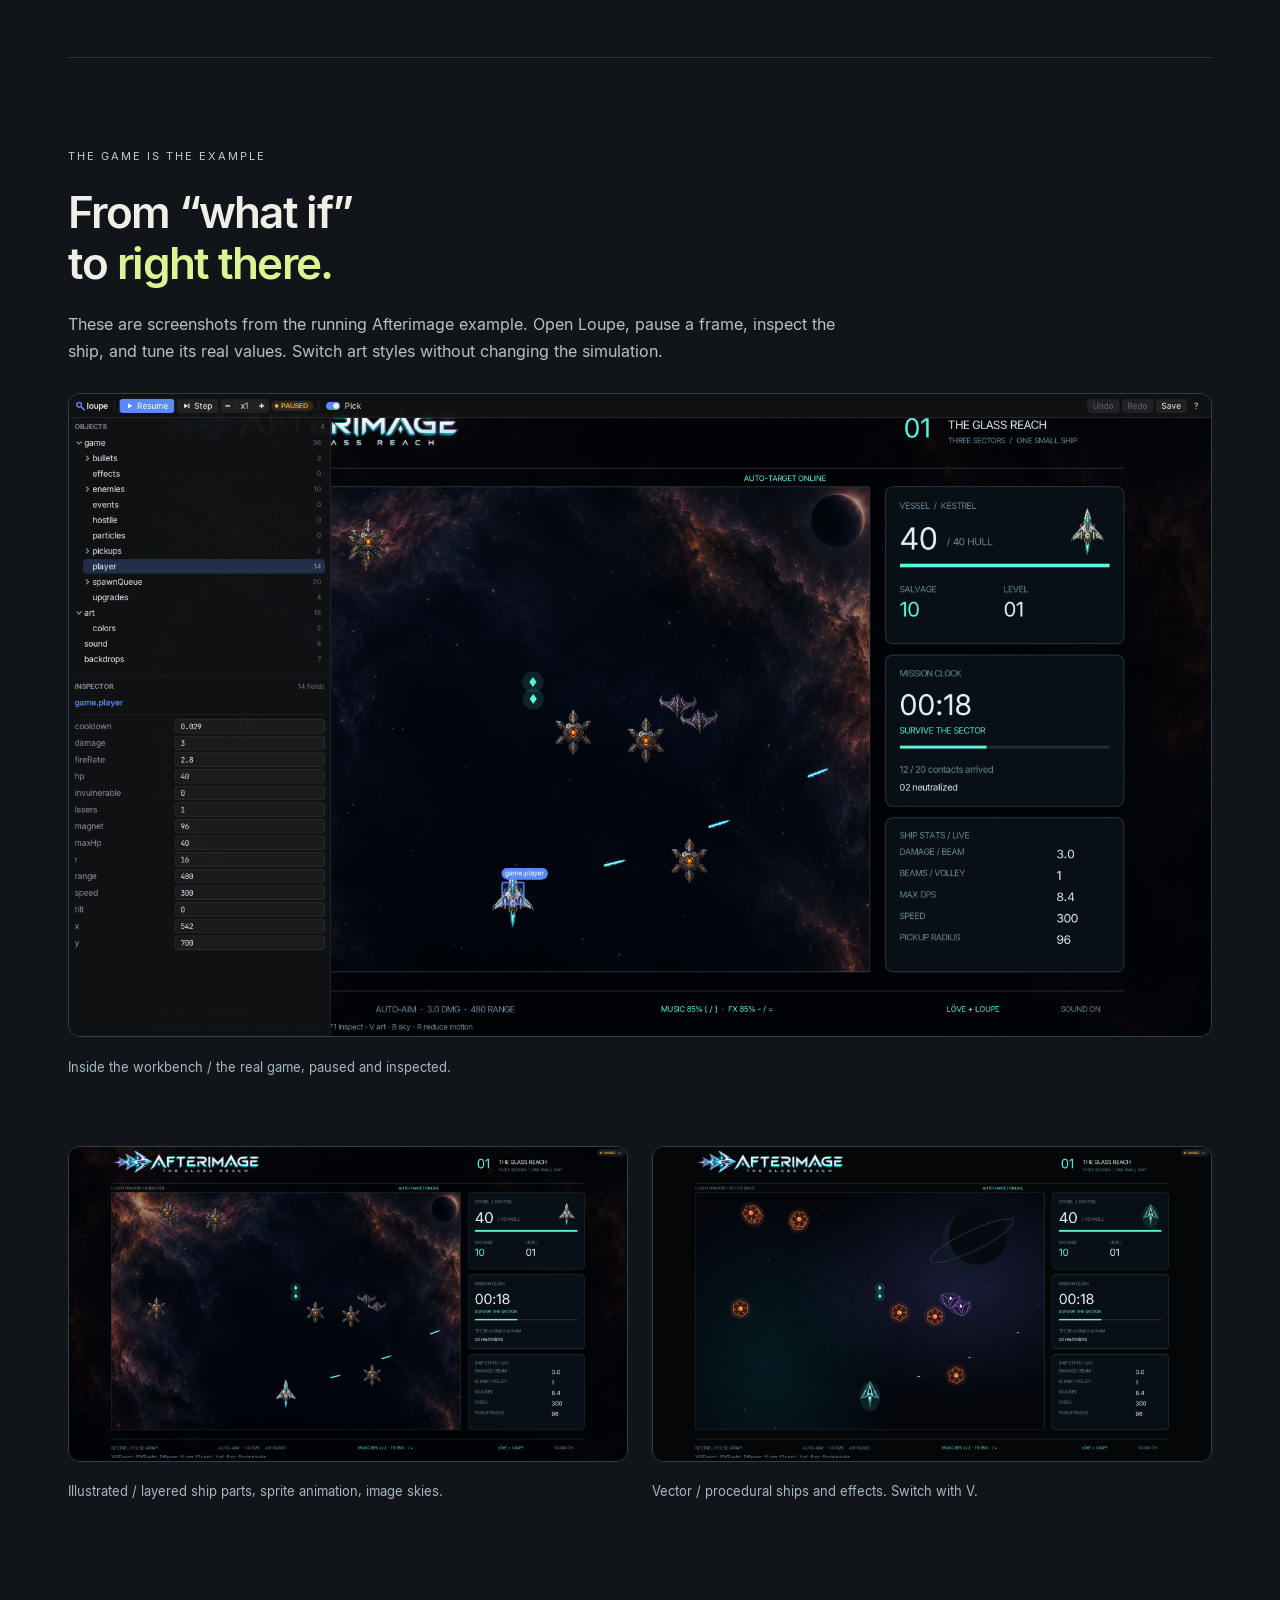
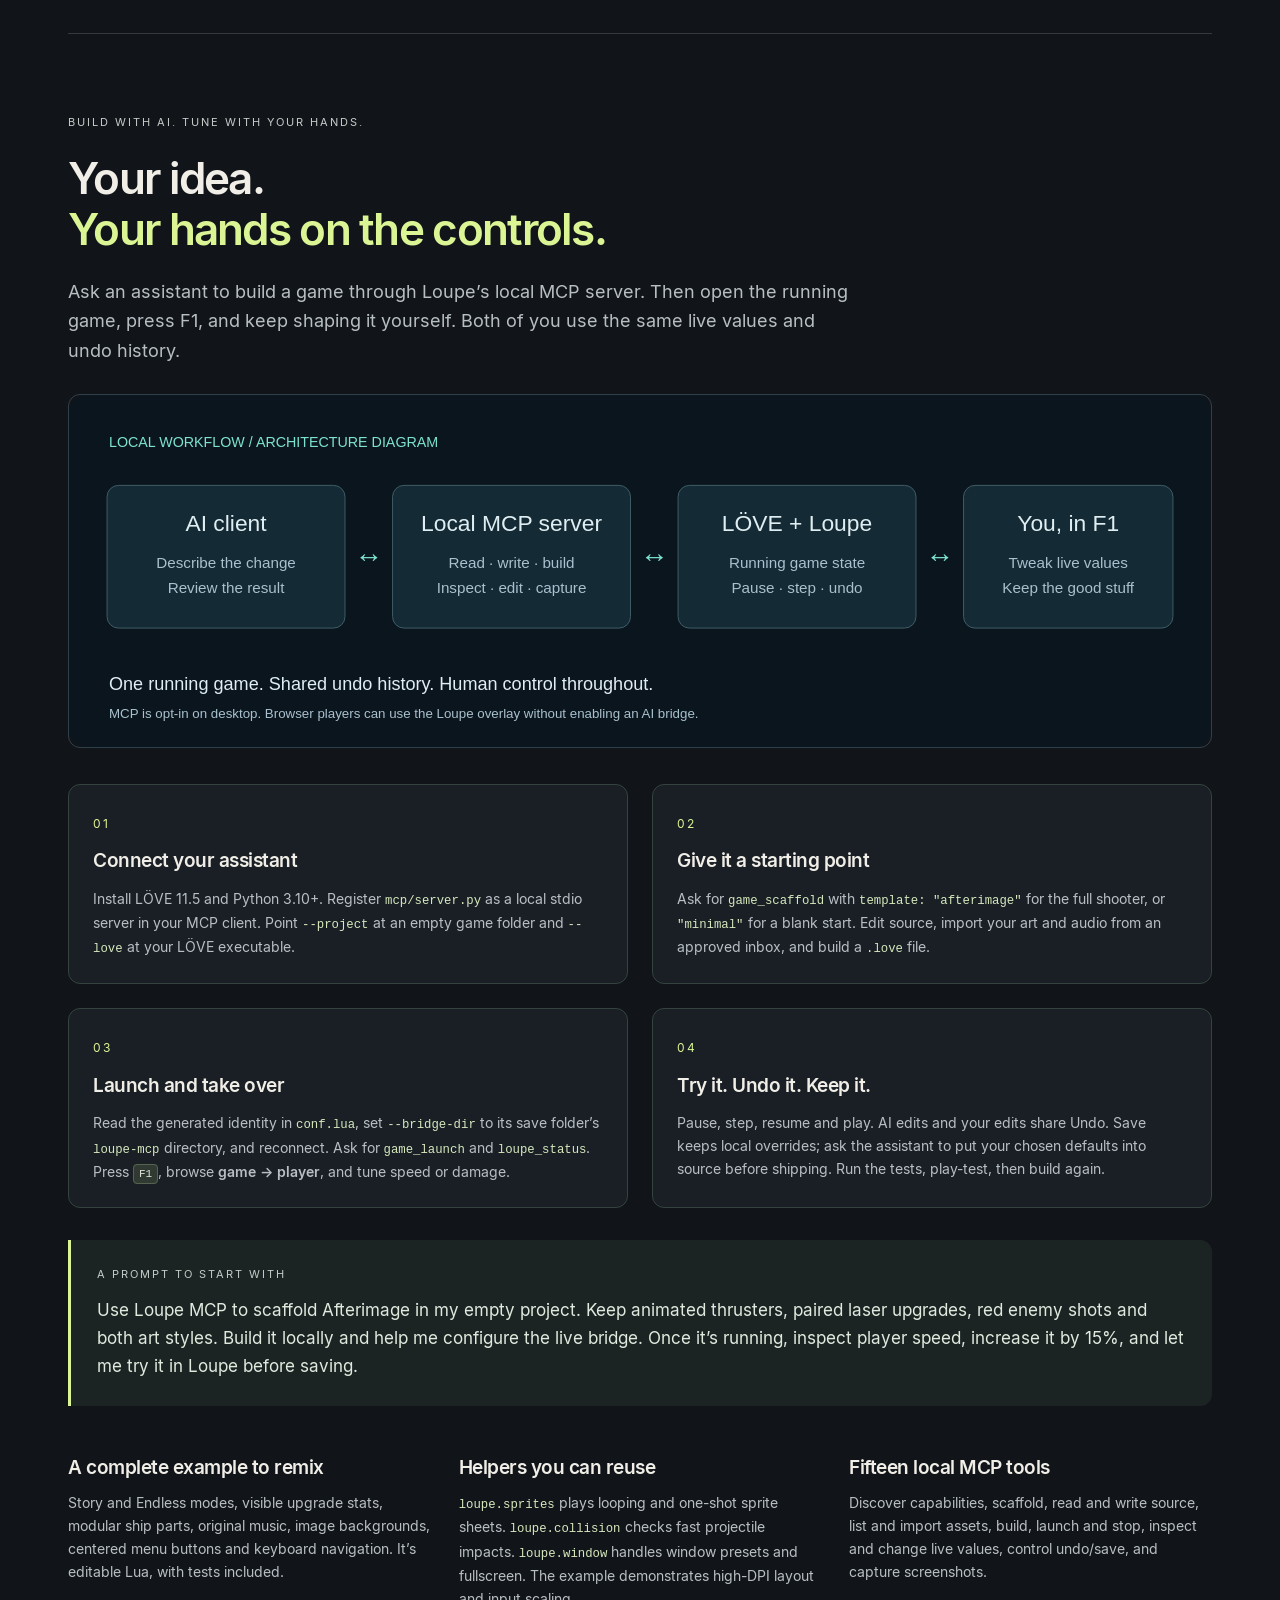
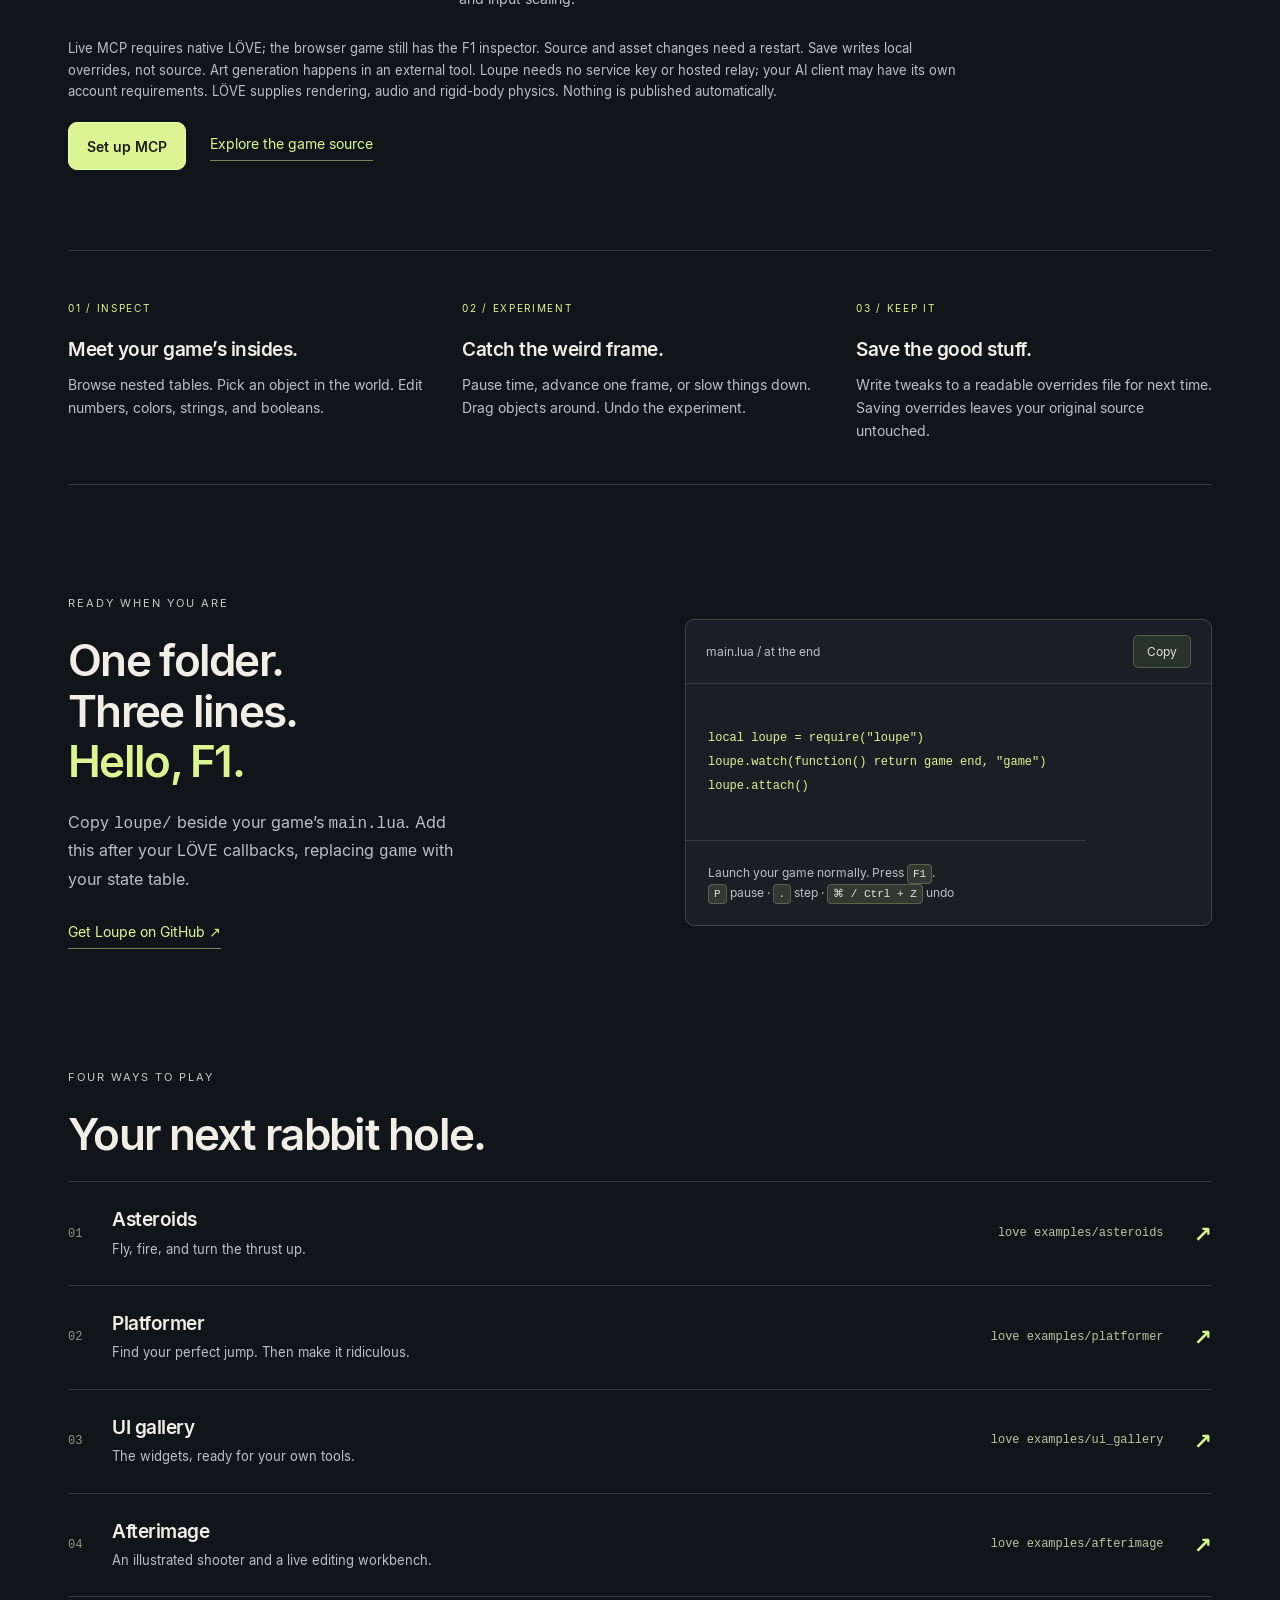
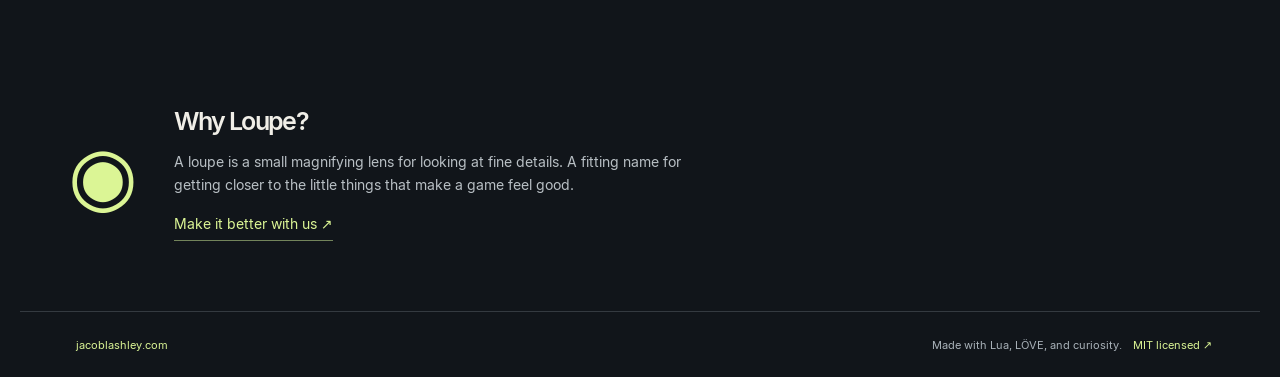
==== commit 7a8d1ce4: "Afterimage: analytics always on in official builds, disclosed on the title screen The owner: "remove" ====
--- a/site/index.html
+++ b/site/index.html
@@ -13,7 +13,7 @@
 <section class="hero"><div class="hero-heading"><div class="eyebrow"><span class="dot"></span> FOR THE LOVE OF GAME DEV · LÖVE 11.5</div><h1>Your game.<br>A little more <em>understood.</em></h1></div><div class="intro"><p>A tiny lens into your running game. Pause the chaos, poke a value, and find that <i>just-right</i> feeling. All without restarting.</p><div class="meta">DROP IN ONE FOLDER <span>✳</span> THREE LINES OF LUA <span>✳</span> MIT LICENSED</div><a class="button" href="#start">Let’s take a look <svg viewBox="0 0 24 24" width="20" height="20" fill="none" stroke="currentColor" stroke-width="1.8" aria-hidden="true"><path d="M7 7l10 10M7 17h10V7"/></svg></a></div></section>
 <figure class="game"><div class="windowbar"><span>● ● ●</span><span>asteroids / inspector open</span><kbd>F1</kbd></div><a class="image-preview" href="assets/asteroids.png?v=6ba5ced7b24e" aria-label="View full-size image"><img src="assets/asteroids.png?v=6ba5ced7b24e" alt="The real Loupe overlay inspecting a ship in the included Asteroids demo, with a time toolbar and object properties." width="3840" height="2160"></a><figcaption><span>01 / THE REAL THING</span> Your objects. Their values. Right where you’re playing.</figcaption></figure>
 <section class="inspect" id="try"><div><div class="eyebrow">SMALL TWEAK. BIG DIFFERENCE.</div><h2>Less restart.<br>More <em>“what if?”</em></h2><p>Try the idea here: change the thrust and watch the ship’s trail respond. In your actual game, Loupe edits the real table behind the object.</p><p class="small">Illustrative browser demo. The full inspector runs inside LÖVE.</p></div><div class="demo"><div class="demohead"><span>⌕ game.ship</span><span class="live">● LIVE</span></div><div class="ship-scene" aria-hidden="true"><div class="trail" id="trail"></div><div class="ship">△</div><span class="star s1">·</span><span class="star s2">+</span><span class="star s3">·</span></div><label for="thrust">thrust <output id="value" for="thrust">240</output></label><input id="thrust" type="range" min="60" max="480" value="240" step="10"><div class="range-labels"><span>A gentle nudge</span><span>Absolutely zooming</span></div><button id="reset" type="button">Reset tweak</button></div></section>
-<section id="play" class="playable"><div class="eyebrow">PLAY IT. THEN PEEK INSIDE.</div><h2>One small ship.<br><em>Endless possibilities.</em></h2><p>Afterimage: The Glass Reach is a free space shooter made with LÖVE + Loupe. Take a three-sector flight or keep going in Endless mode. Grab turbo boosts, add lasers, and press F1 to inspect the game while it runs.</p><div class="game-beacon"><iframe src="play/index.html?v=807546a535d1" title="Play Afterimage: The Glass Reach" loading="lazy" allow="autoplay; fullscreen" allowfullscreen></iframe></div><p class="small">Desktop keyboard required. Click to start · WASD / arrows move · Space pulse · Tab pause · M sound · F1 inspect</p><a class="text-link" href="play/index.html" target="_blank" rel="noopener">Open game in its own window ↗</a><p><a href="downloads/Afterimage.love">Download native game (requires LÖVE 11.5)</a> · <a href="downloads/afterimage-source.zip">Download game source</a></p></section>
+<section id="play" class="playable"><div class="eyebrow">PLAY IT. THEN PEEK INSIDE.</div><h2>One small ship.<br><em>Endless possibilities.</em></h2><p>Afterimage: The Glass Reach is a free space shooter made with LÖVE + Loupe. Take a three-sector flight or keep going in Endless mode. Grab turbo boosts, add lasers, and press F1 to inspect the game while it runs.</p><div class="game-beacon"><iframe src="play/index.html?v=807546a535d1" title="Play Afterimage: The Glass Reach" loading="lazy" allow="autoplay; fullscreen" allowfullscreen></iframe></div><p class="small">Desktop keyboard required. Click to start · WASD / arrows move · Space pulse · Tab pause · M sound · F1 inspect</p><p class="small">The game sends anonymous play stats, sectors, upgrades and deaths, to the developer.</p><a class="text-link" href="play/index.html" target="_blank" rel="noopener">Open game in its own window ↗</a><p><a href="downloads/Afterimage.love">Download native game (requires LÖVE 11.5)</a> · <a href="downloads/afterimage-source.zip">Download game source</a></p></section>
 <section class="showcase" id="workbench"><div class="eyebrow">THE GAME IS THE EXAMPLE</div><h2>From “what if”<br>to <em>right there.</em></h2><p>These are screenshots from the running Afterimage example. Open Loupe, pause a frame, inspect the ship, and tune its real values. Switch art styles without changing the simulation.</p><figure><a class="image-preview" href="assets/afterimage-editor.png?v=37e65453f78a" aria-label="View full-size image"><img loading="lazy" src="assets/afterimage-editor.png?v=37e65453f78a" alt="Actual Loupe overlay inspecting the Afterimage ship, with live speed, damage and beam properties."></a><figcaption>Inside the workbench / the real game, paused and inspected.</figcaption></figure><div class="art-pair"><figure><a class="image-preview" href="assets/afterimage-illustrated.png?v=522e89b8f75f" aria-label="View full-size image"><img loading="lazy" src="assets/afterimage-illustrated.png?v=522e89b8f75f" alt="Afterimage with generated spaceship art and an image background"></a><figcaption>Illustrated / layered ship parts, sprite animation, image skies.</figcaption></figure><figure><a class="image-preview" href="assets/afterimage-vector.png?v=c28f60c05a87" aria-label="View full-size image"><img loading="lazy" src="assets/afterimage-vector.png?v=c28f60c05a87" alt="Afterimage with vector art enabled"></a><figcaption>Vector / procedural ships and effects. Switch with V.</figcaption></figure></div></section>
 <section class="authoring" id="mcp" aria-labelledby="mcp-title">
 <div class="eyebrow">BUILD WITH AI. TUNE WITH YOUR HANDS.</div>
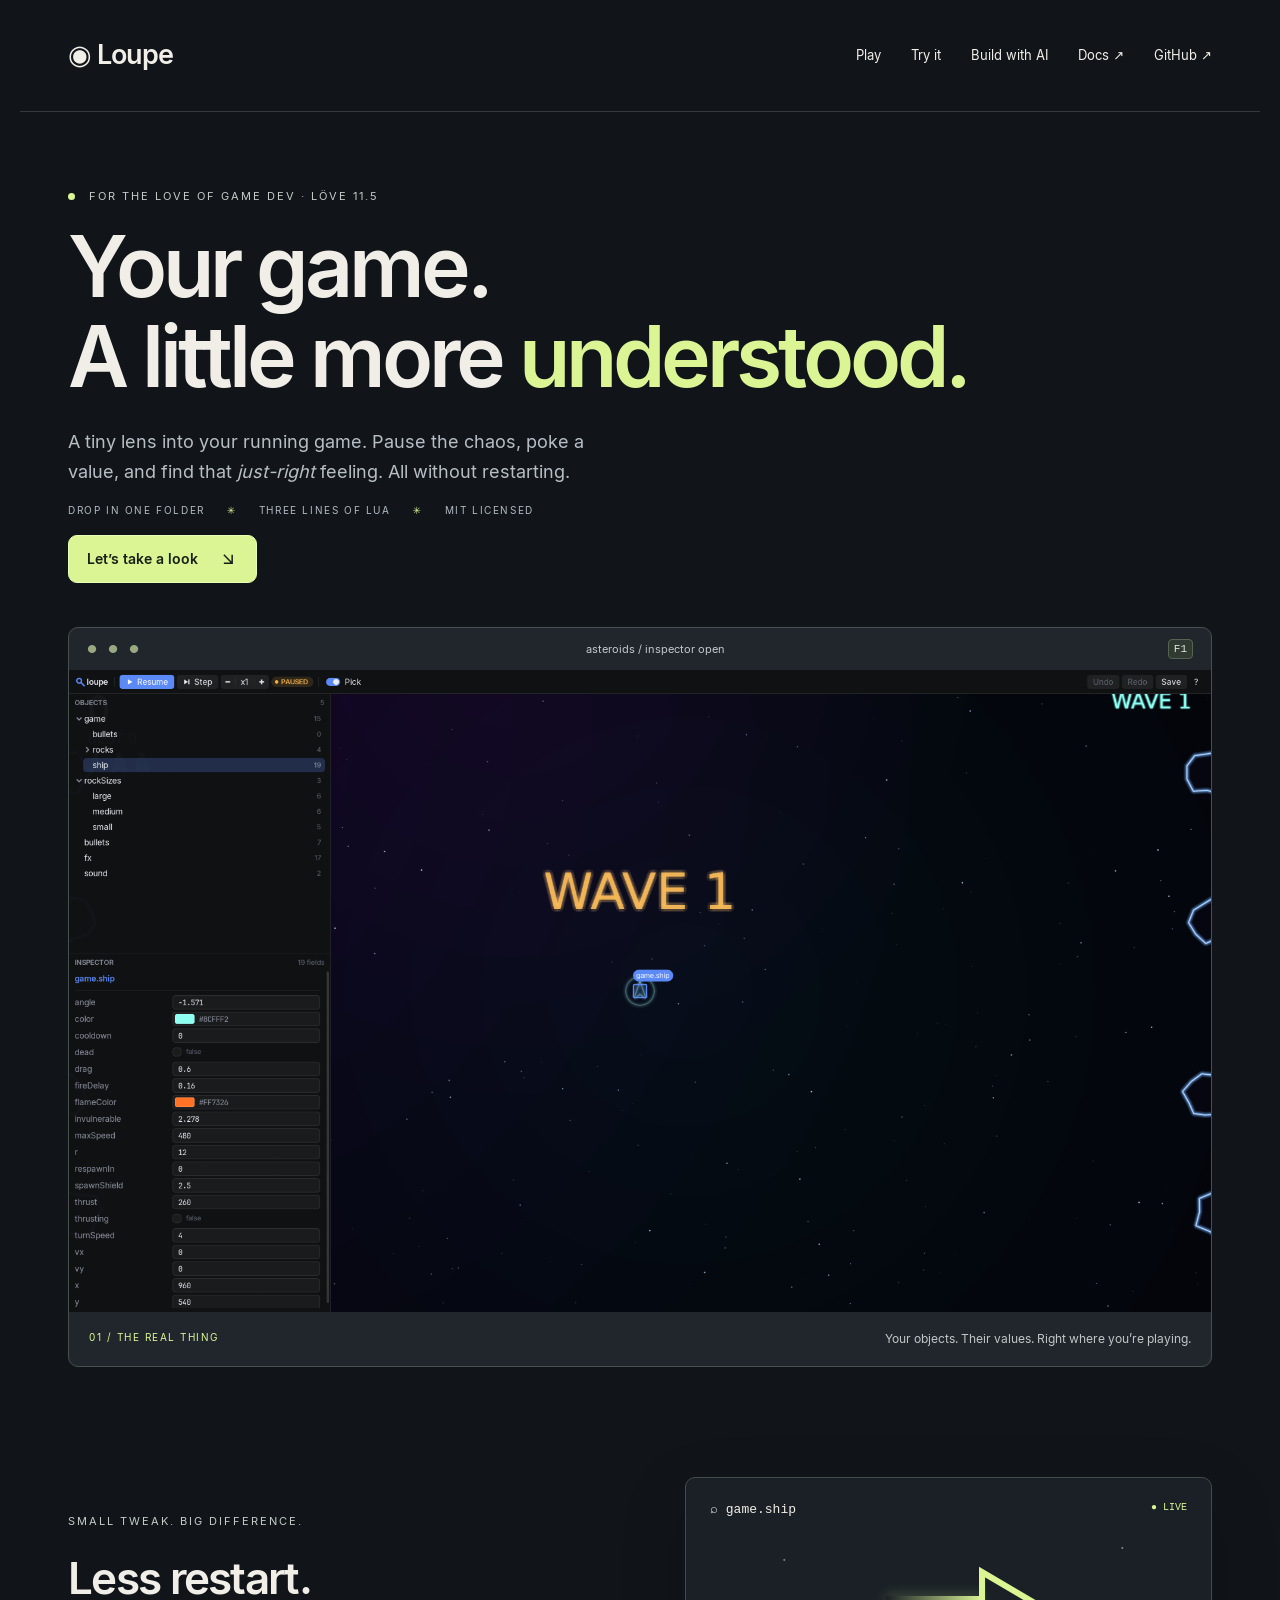
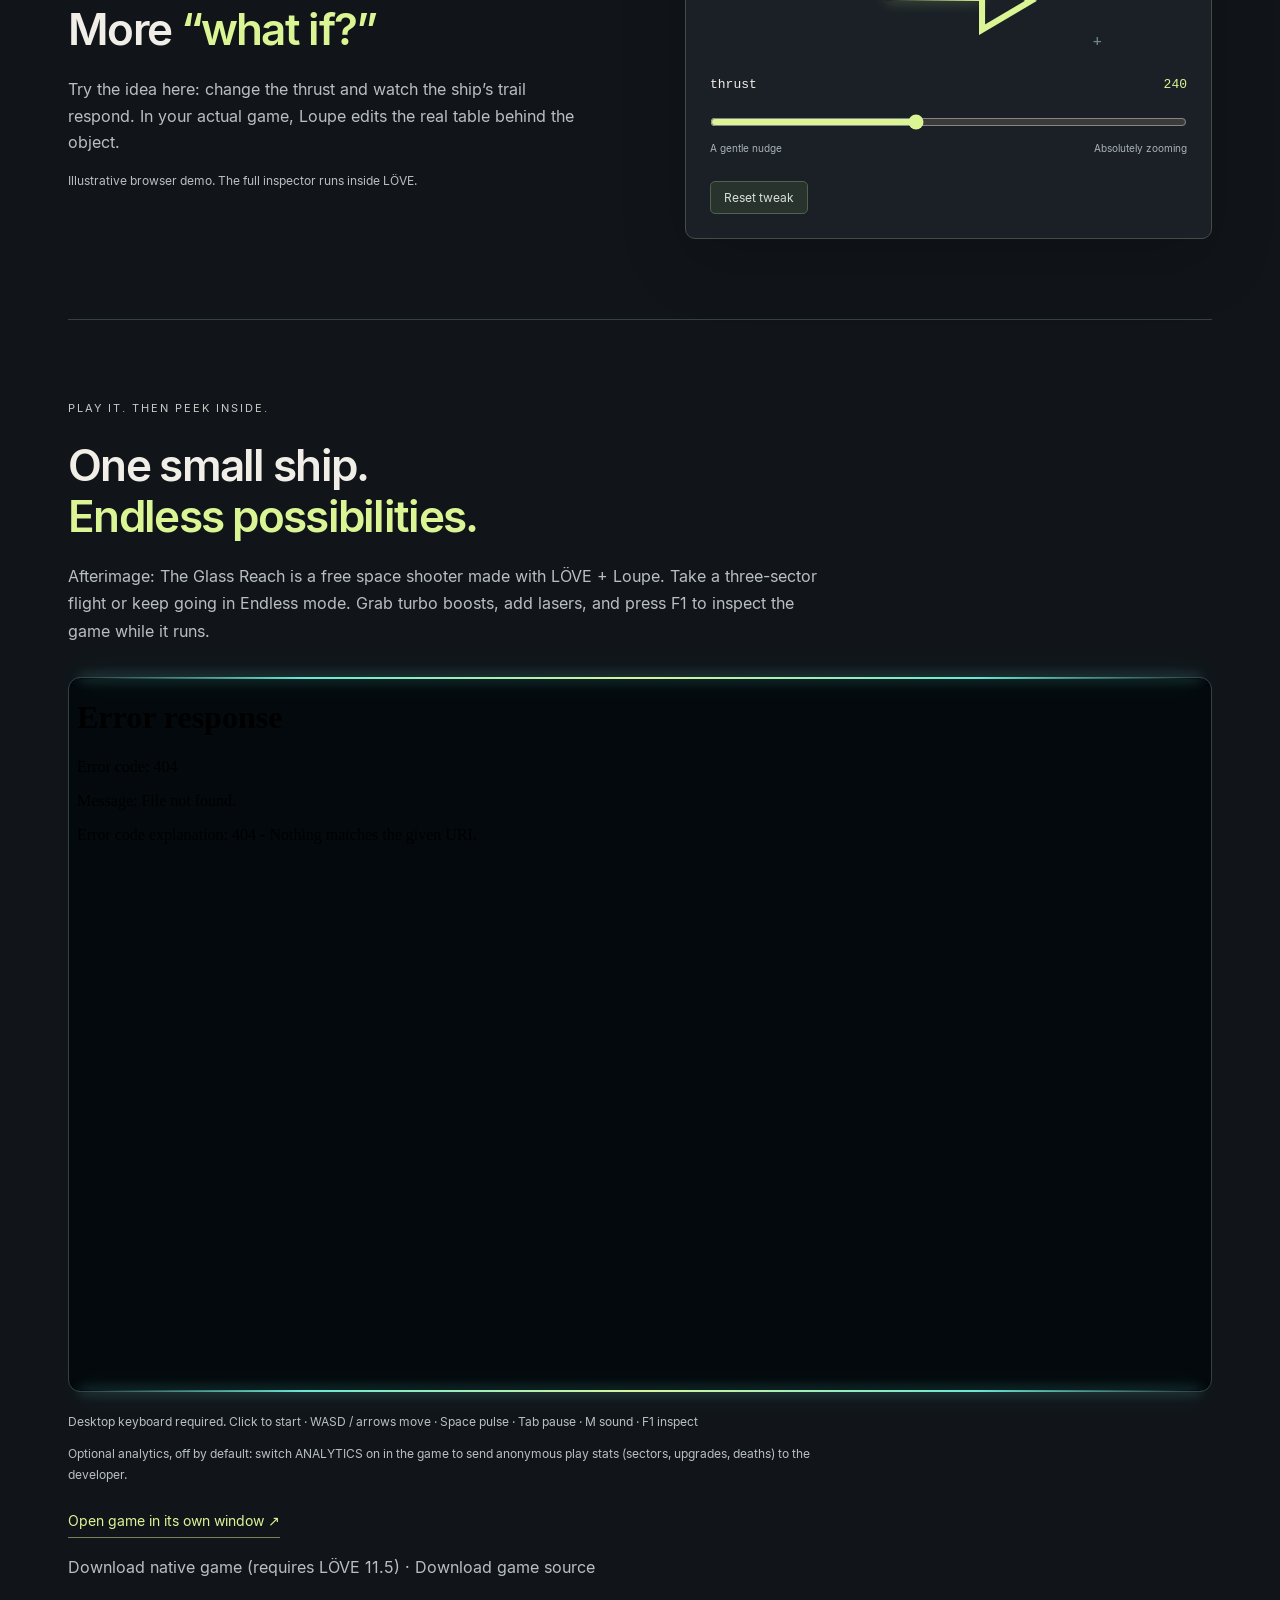
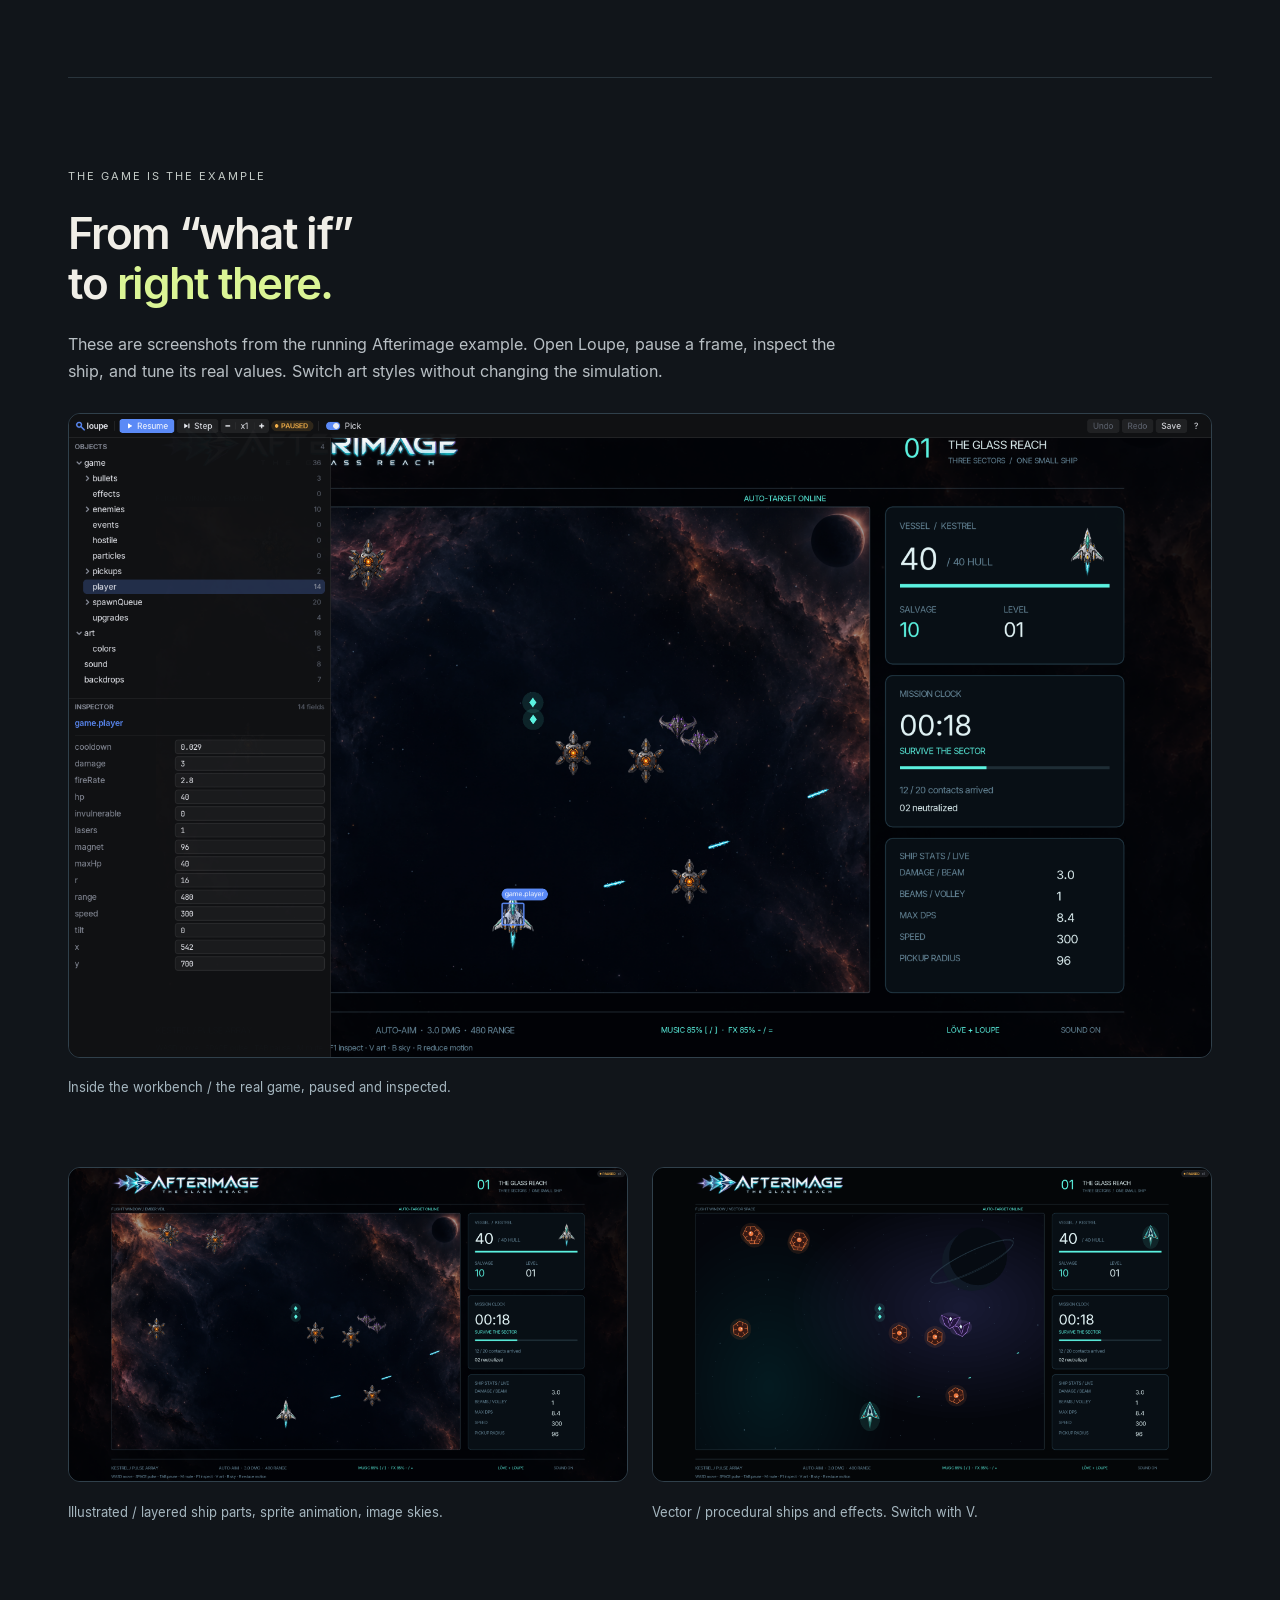
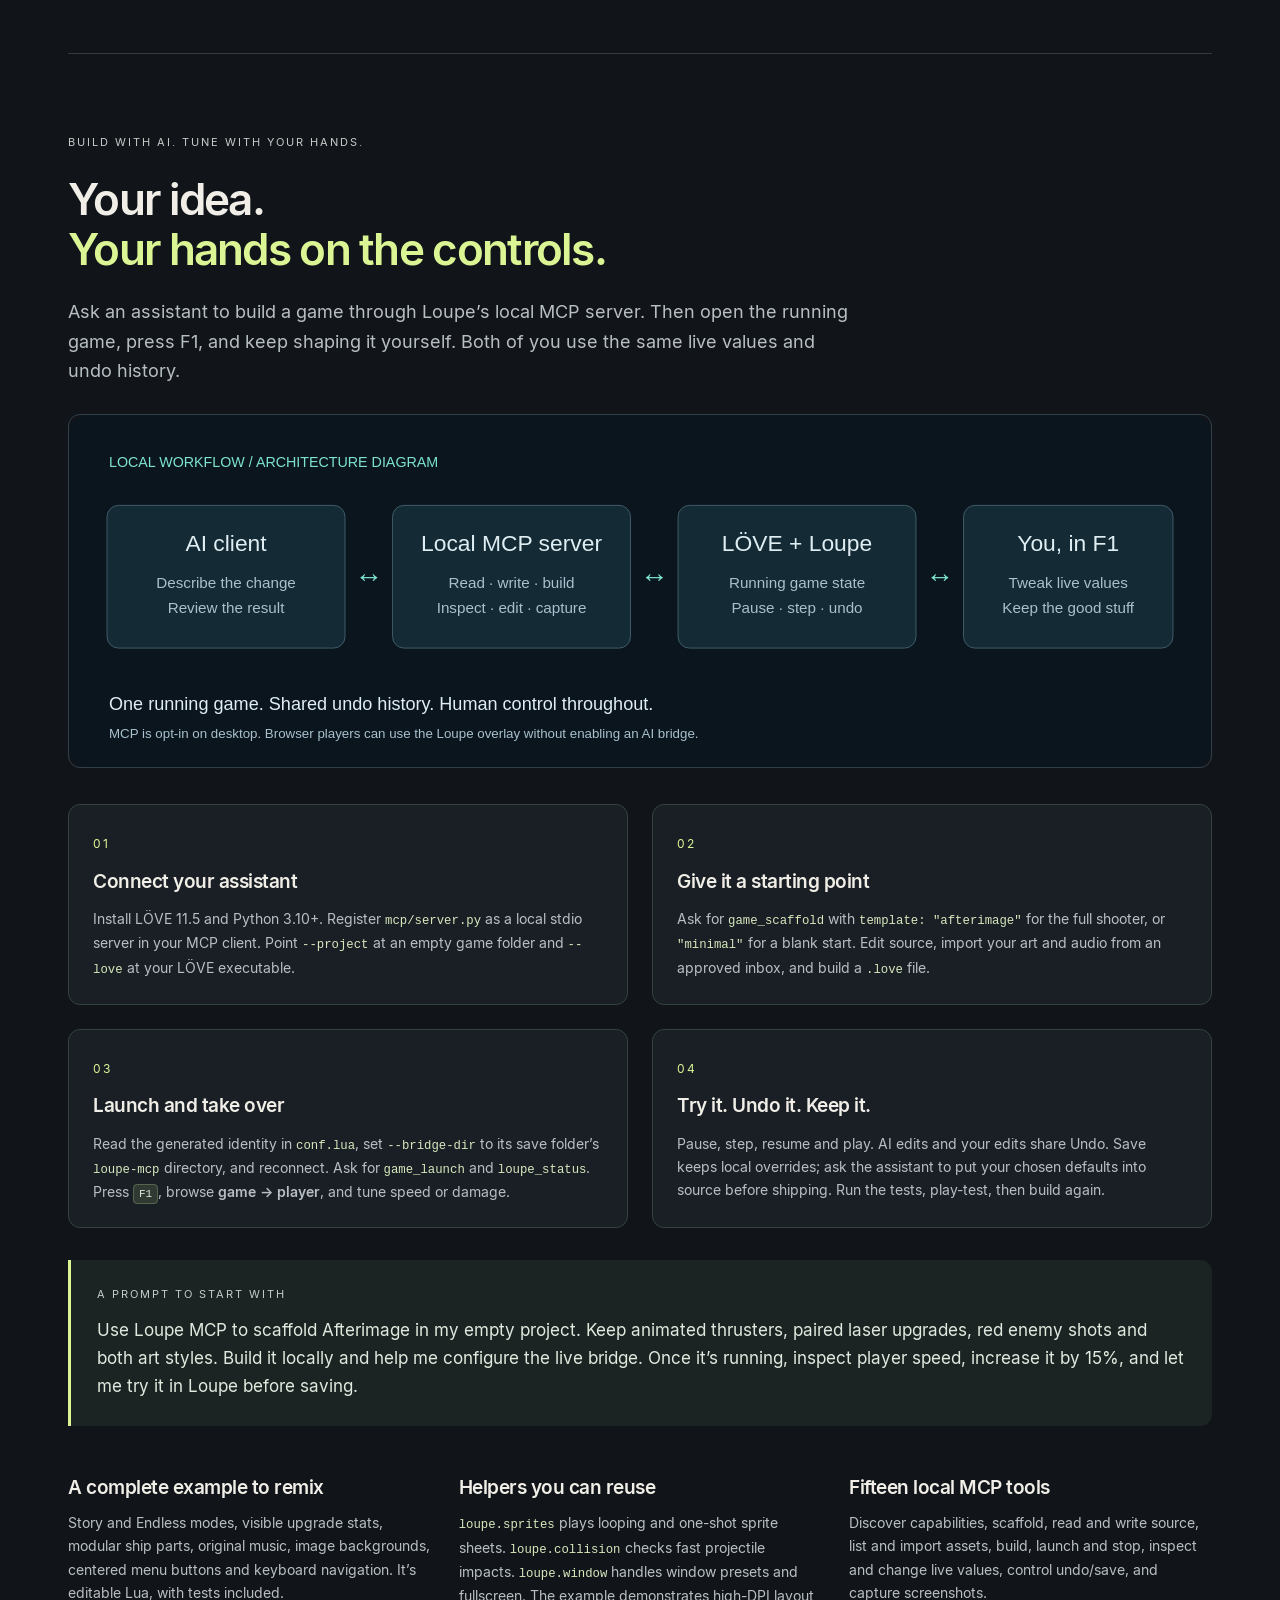
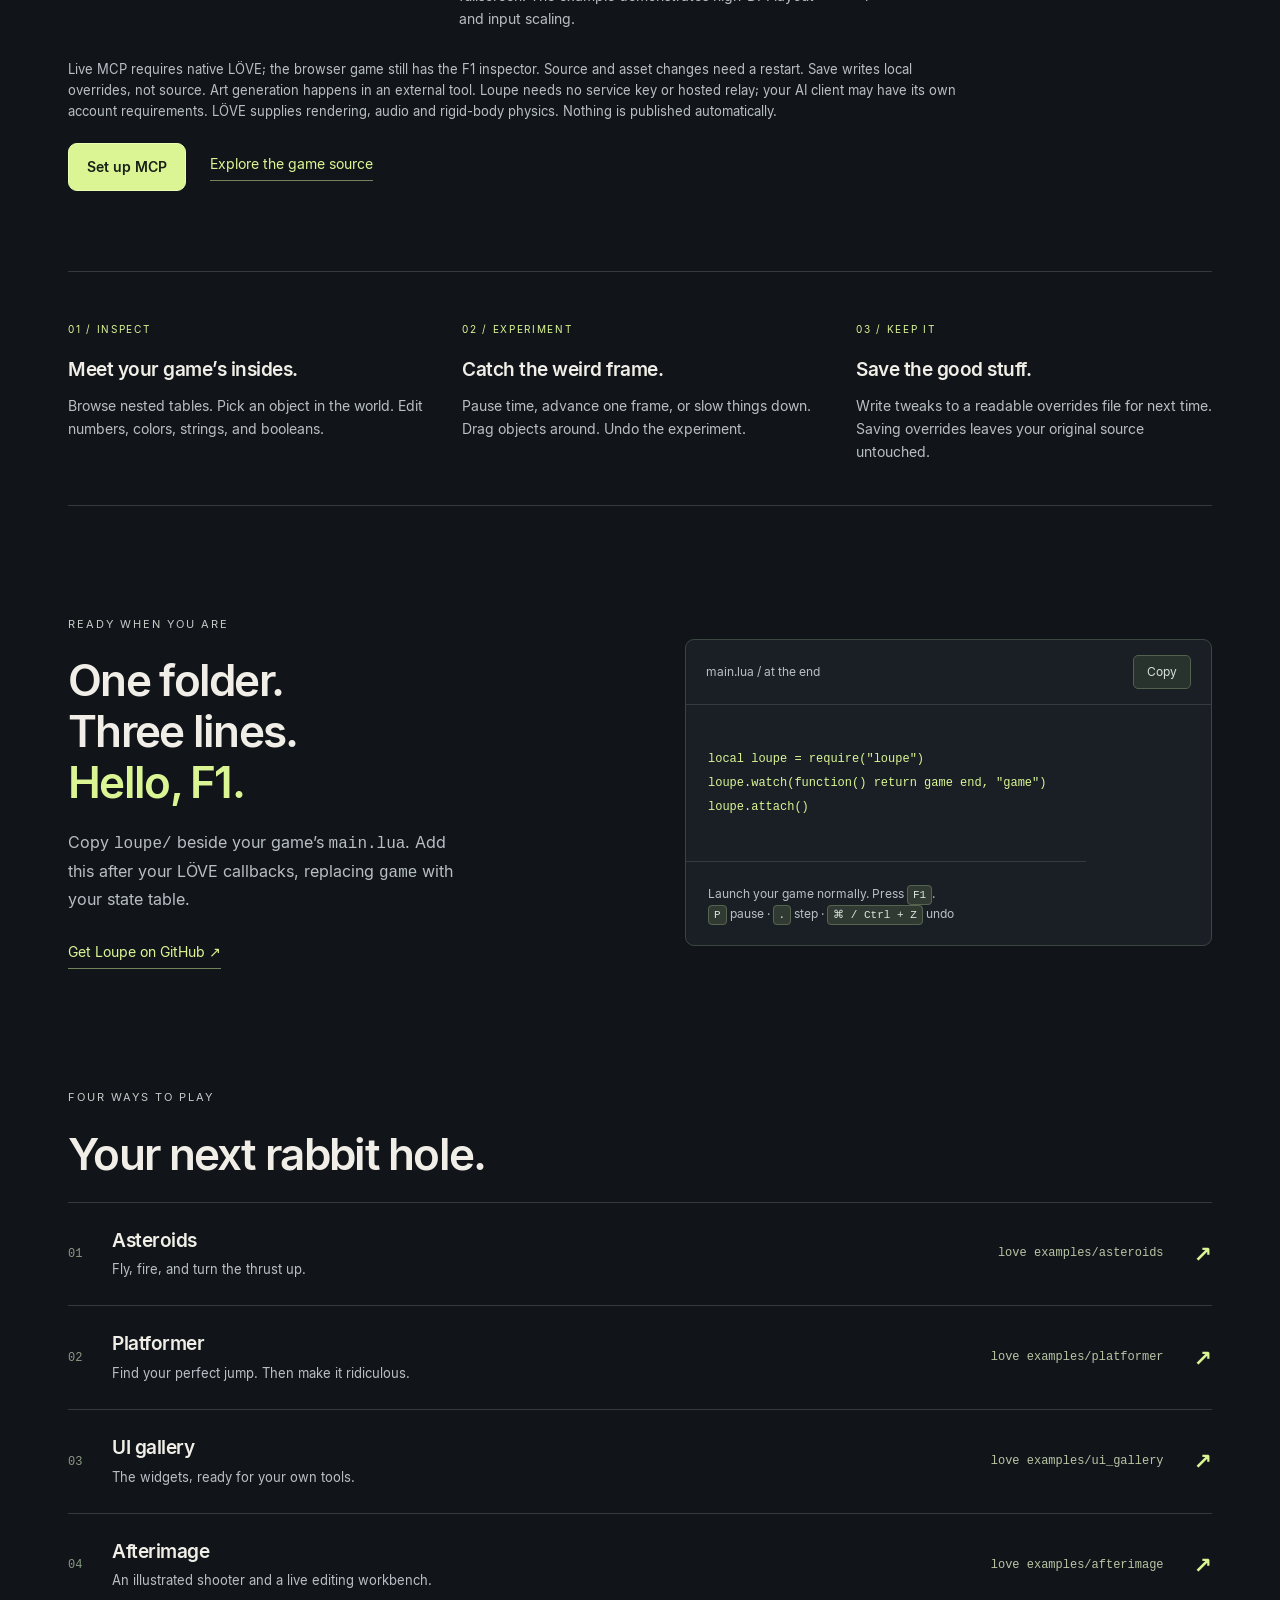
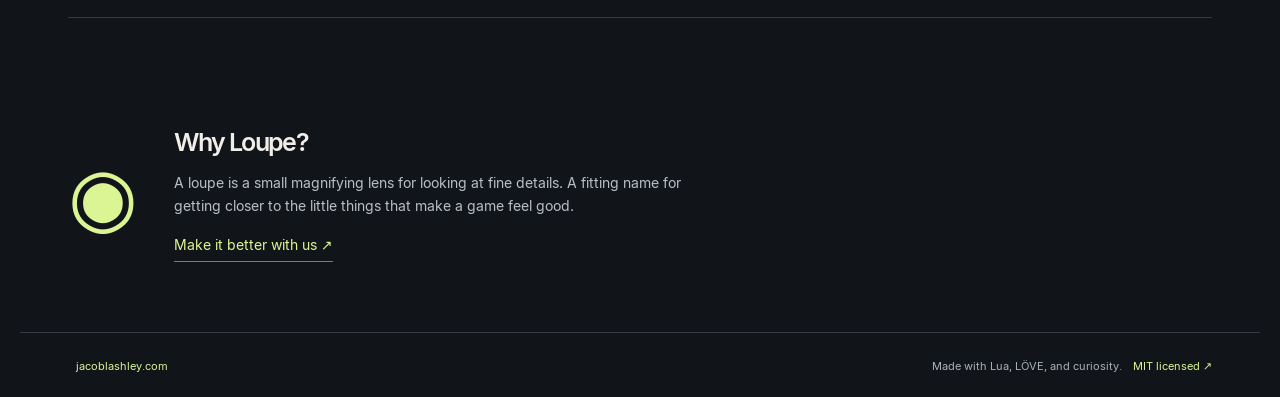
==== commit 450a581d: "Restore the analytics lane work the checkpoint dropped db09c57 saved files that predate the analytic" ====
--- a/site/index.html
+++ b/site/index.html
@@ -13,7 +13,7 @@
 <section class="hero"><div class="hero-heading"><div class="eyebrow"><span class="dot"></span> FOR THE LOVE OF GAME DEV · LÖVE 11.5</div><h1>Your game.<br>A little more <em>understood.</em></h1></div><div class="intro"><p>A tiny lens into your running game. Pause the chaos, poke a value, and find that <i>just-right</i> feeling. All without restarting.</p><div class="meta">DROP IN ONE FOLDER <span>✳</span> THREE LINES OF LUA <span>✳</span> MIT LICENSED</div><a class="button" href="#start">Let’s take a look <svg viewBox="0 0 24 24" width="20" height="20" fill="none" stroke="currentColor" stroke-width="1.8" aria-hidden="true"><path d="M7 7l10 10M7 17h10V7"/></svg></a></div></section>
 <figure class="game"><div class="windowbar"><span>● ● ●</span><span>asteroids / inspector open</span><kbd>F1</kbd></div><a class="image-preview" href="assets/asteroids.png?v=6ba5ced7b24e" aria-label="View full-size image"><img src="assets/asteroids.png?v=6ba5ced7b24e" alt="The real Loupe overlay inspecting a ship in the included Asteroids demo, with a time toolbar and object properties." width="3840" height="2160"></a><figcaption><span>01 / THE REAL THING</span> Your objects. Their values. Right where you’re playing.</figcaption></figure>
 <section class="inspect" id="try"><div><div class="eyebrow">SMALL TWEAK. BIG DIFFERENCE.</div><h2>Less restart.<br>More <em>“what if?”</em></h2><p>Try the idea here: change the thrust and watch the ship’s trail respond. In your actual game, Loupe edits the real table behind the object.</p><p class="small">Illustrative browser demo. The full inspector runs inside LÖVE.</p></div><div class="demo"><div class="demohead"><span>⌕ game.ship</span><span class="live">● LIVE</span></div><div class="ship-scene" aria-hidden="true"><div class="trail" id="trail"></div><div class="ship">△</div><span class="star s1">·</span><span class="star s2">+</span><span class="star s3">·</span></div><label for="thrust">thrust <output id="value" for="thrust">240</output></label><input id="thrust" type="range" min="60" max="480" value="240" step="10"><div class="range-labels"><span>A gentle nudge</span><span>Absolutely zooming</span></div><button id="reset" type="button">Reset tweak</button></div></section>
-<section id="play" class="playable"><div class="eyebrow">PLAY IT. THEN PEEK INSIDE.</div><h2>One small ship.<br><em>Endless possibilities.</em></h2><p>Afterimage: The Glass Reach is a free space shooter made with LÖVE + Loupe. Take a three-sector flight or keep going in Endless mode. Grab turbo boosts, add lasers, and press F1 to inspect the game while it runs.</p><div class="game-beacon"><iframe src="play/index.html?v=807546a535d1" title="Play Afterimage: The Glass Reach" loading="lazy" allow="autoplay; fullscreen" allowfullscreen></iframe></div><p class="small">Desktop keyboard required. Click to start · WASD / arrows move · Space pulse · Tab pause · M sound · F1 inspect</p><p class="small">The game sends anonymous play stats, sectors, upgrades and deaths, to the developer.</p><a class="text-link" href="play/index.html" target="_blank" rel="noopener">Open game in its own window ↗</a><p><a href="downloads/Afterimage.love">Download native game (requires LÖVE 11.5)</a> · <a href="downloads/afterimage-source.zip">Download game source</a></p></section>
+<section id="play" class="playable"><div class="eyebrow">PLAY IT. THEN PEEK INSIDE.</div><h2>One small ship.<br><em>Endless possibilities.</em></h2><p>Afterimage: The Glass Reach is a free space shooter made with LÖVE + Loupe. Take a three-sector flight or keep going in Endless mode. Grab turbo boosts, add lasers, and press F1 to inspect the game while it runs.</p><div class="game-beacon"><iframe src="play/index.html?v=807546a535d1" title="Play Afterimage: The Glass Reach" loading="lazy" allow="autoplay; fullscreen" allowfullscreen></iframe></div><p class="small">Desktop keyboard required. Click to start · WASD / arrows move · Space pulse · Tab pause · M sound · F1 inspect</p><p class="small">Optional analytics, off by default: switch ANALYTICS on in the game to send anonymous play stats (sectors, upgrades, deaths) to the developer.</p><a class="text-link" href="play/index.html" target="_blank" rel="noopener">Open game in its own window ↗</a><p><a href="downloads/Afterimage.love">Download native game (requires LÖVE 11.5)</a> · <a href="downloads/afterimage-source.zip">Download game source</a></p></section>
 <section class="showcase" id="workbench"><div class="eyebrow">THE GAME IS THE EXAMPLE</div><h2>From “what if”<br>to <em>right there.</em></h2><p>These are screenshots from the running Afterimage example. Open Loupe, pause a frame, inspect the ship, and tune its real values. Switch art styles without changing the simulation.</p><figure><a class="image-preview" href="assets/afterimage-editor.png?v=37e65453f78a" aria-label="View full-size image"><img loading="lazy" src="assets/afterimage-editor.png?v=37e65453f78a" alt="Actual Loupe overlay inspecting the Afterimage ship, with live speed, damage and beam properties."></a><figcaption>Inside the workbench / the real game, paused and inspected.</figcaption></figure><div class="art-pair"><figure><a class="image-preview" href="assets/afterimage-illustrated.png?v=522e89b8f75f" aria-label="View full-size image"><img loading="lazy" src="assets/afterimage-illustrated.png?v=522e89b8f75f" alt="Afterimage with generated spaceship art and an image background"></a><figcaption>Illustrated / layered ship parts, sprite animation, image skies.</figcaption></figure><figure><a class="image-preview" href="assets/afterimage-vector.png?v=c28f60c05a87" aria-label="View full-size image"><img loading="lazy" src="assets/afterimage-vector.png?v=c28f60c05a87" alt="Afterimage with vector art enabled"></a><figcaption>Vector / procedural ships and effects. Switch with V.</figcaption></figure></div></section>
 <section class="authoring" id="mcp" aria-labelledby="mcp-title">
 <div class="eyebrow">BUILD WITH AI. TUNE WITH YOUR HANDS.</div>
